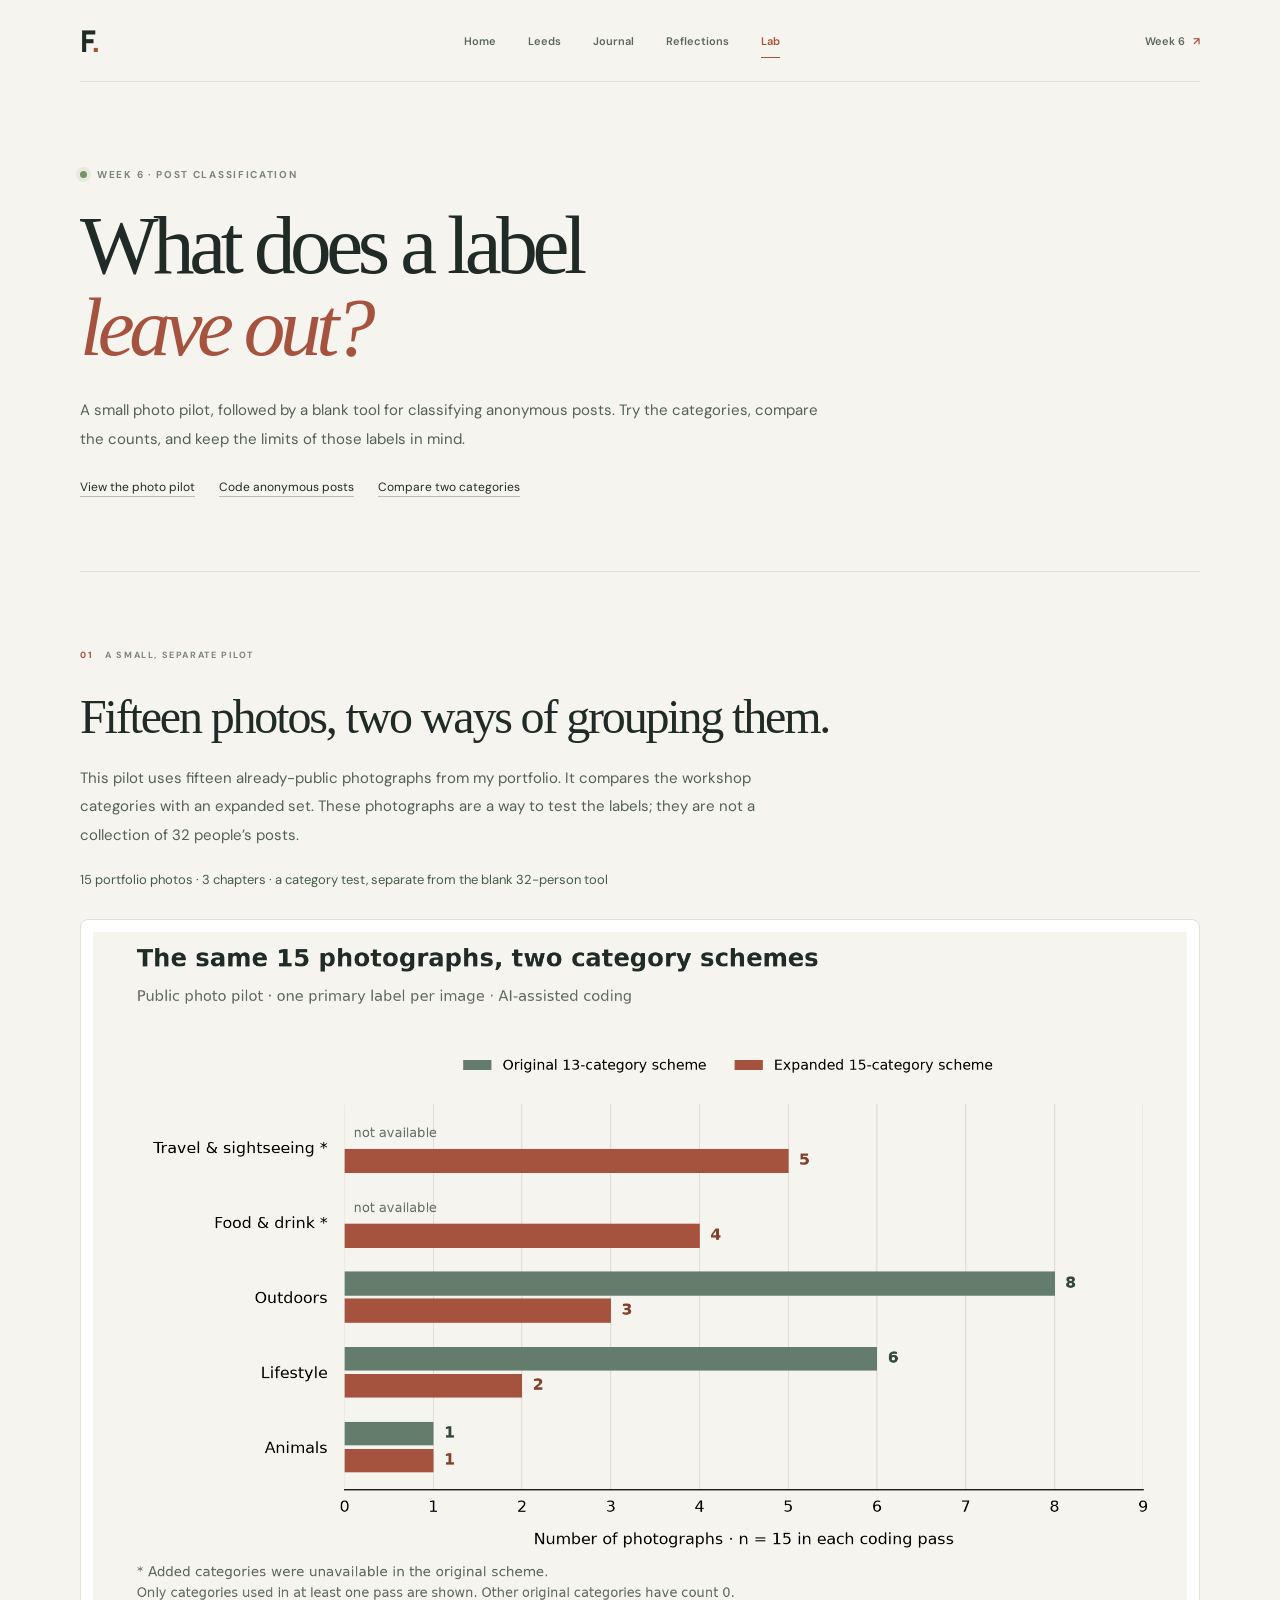
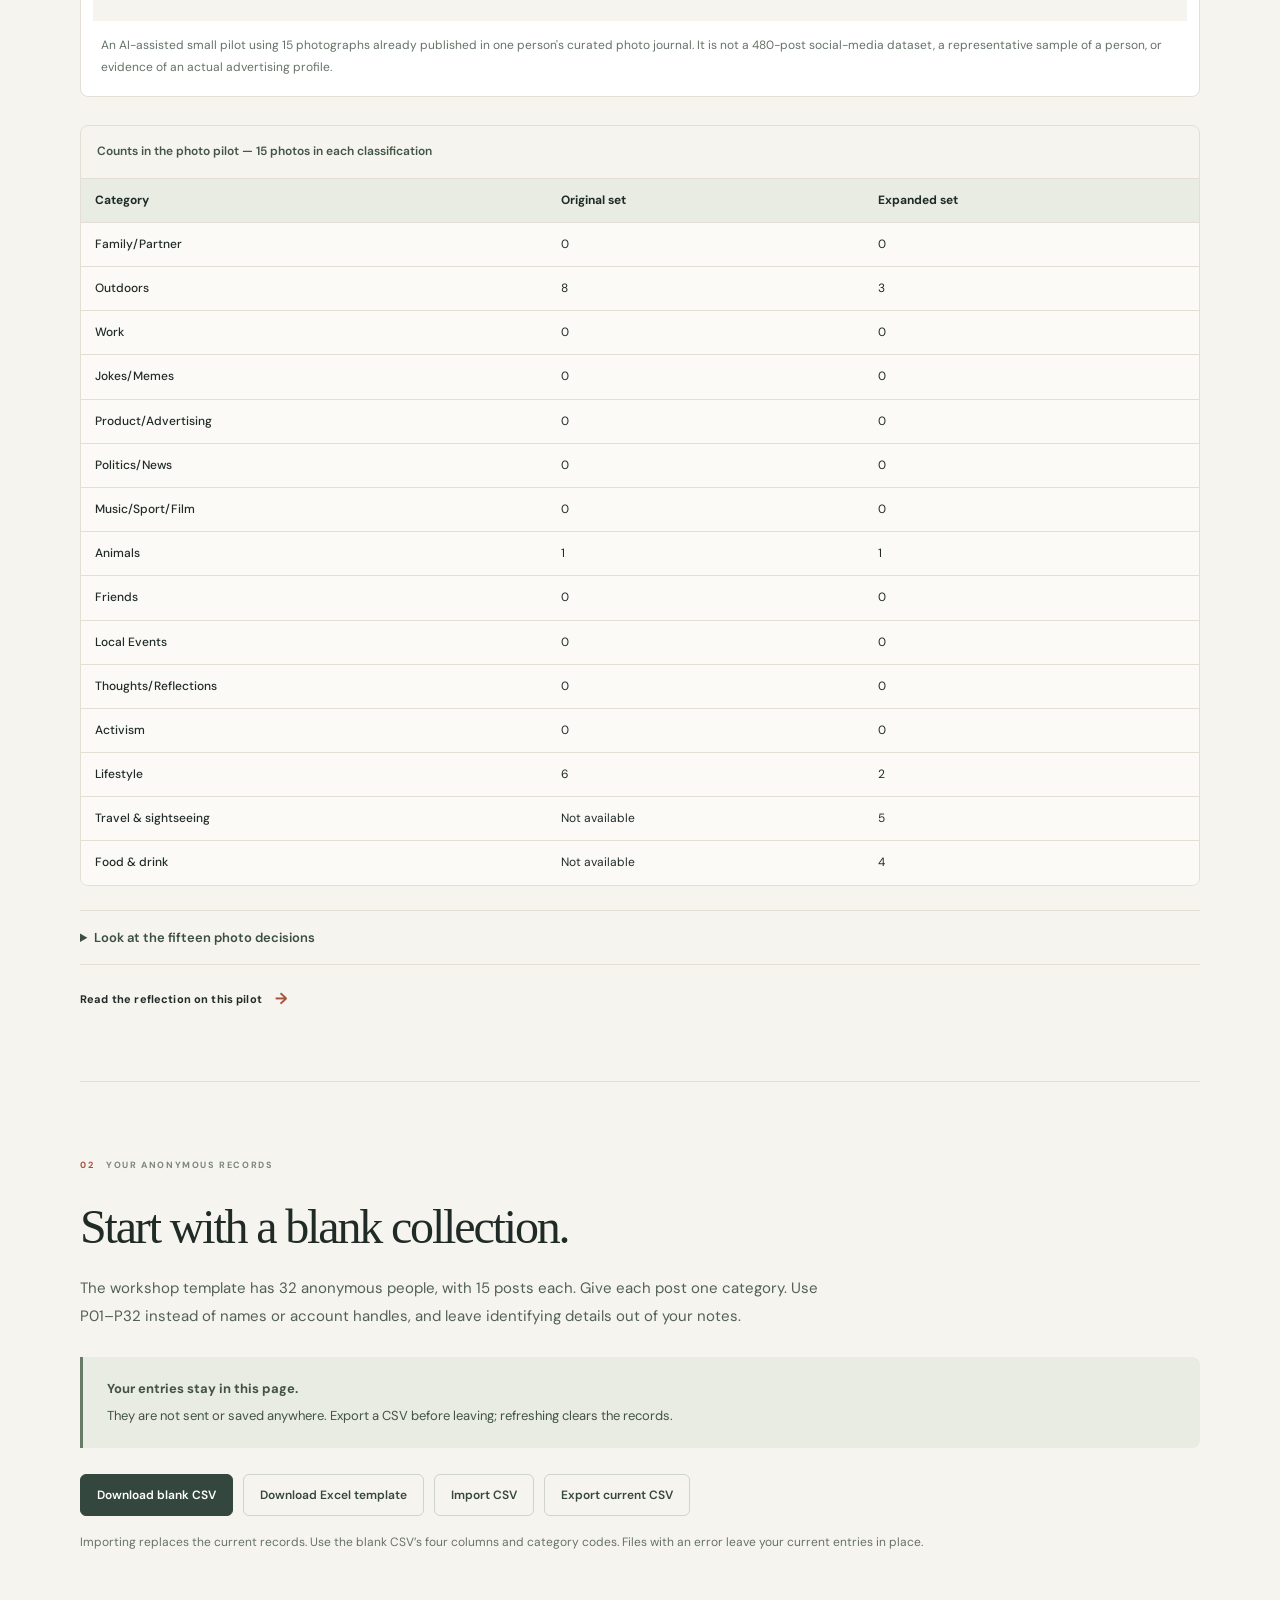
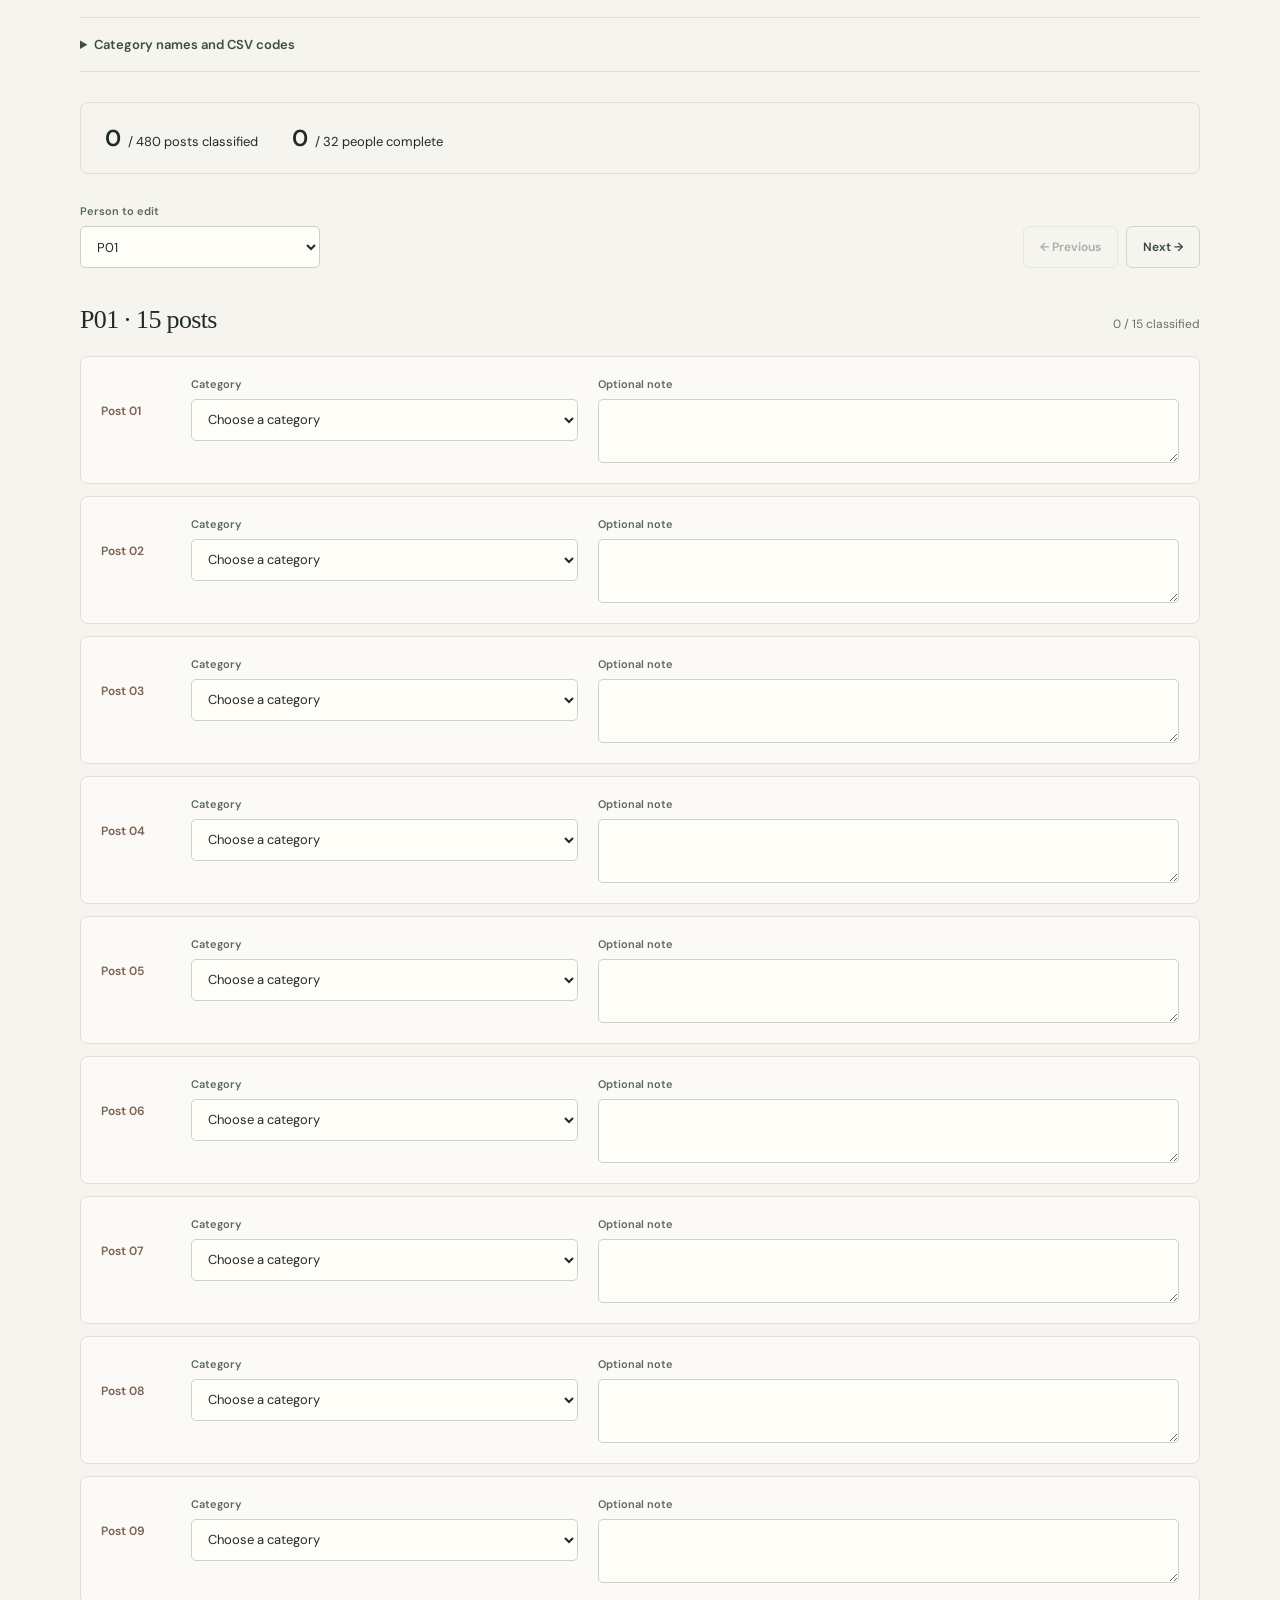
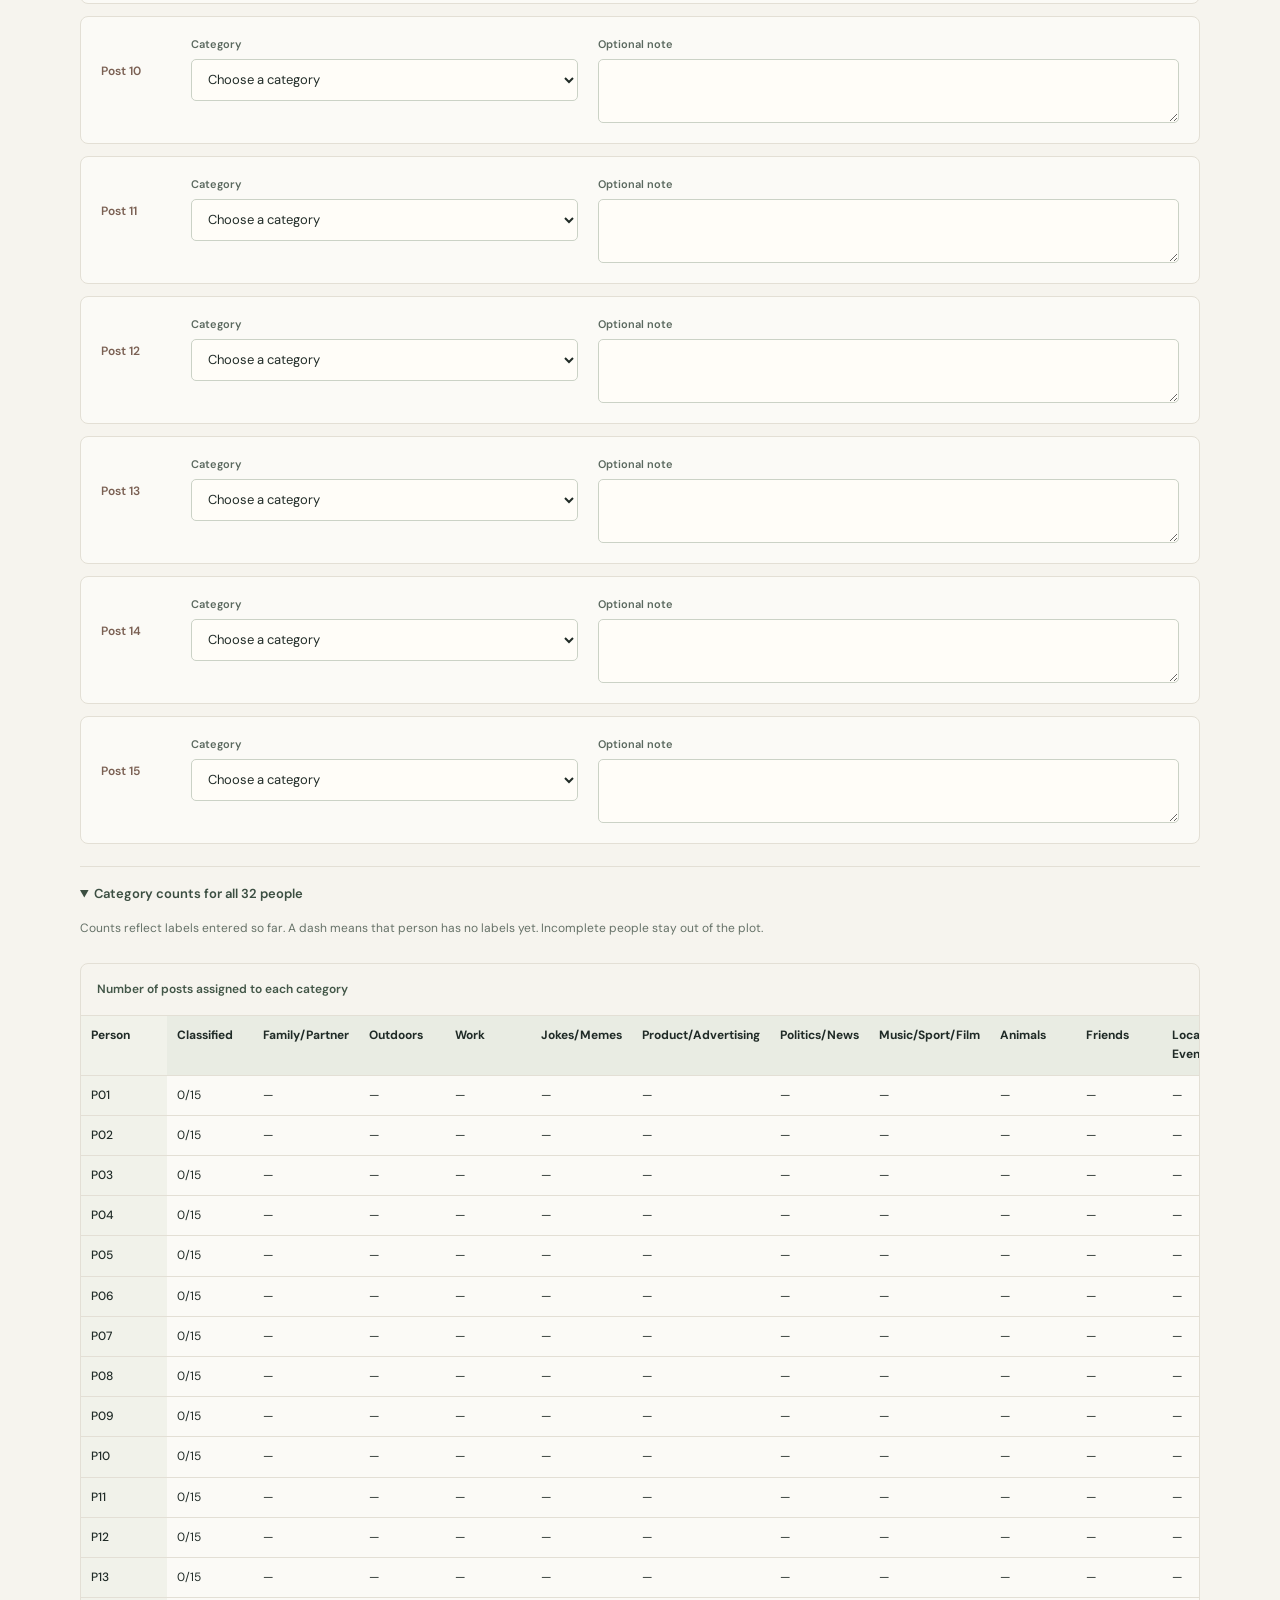
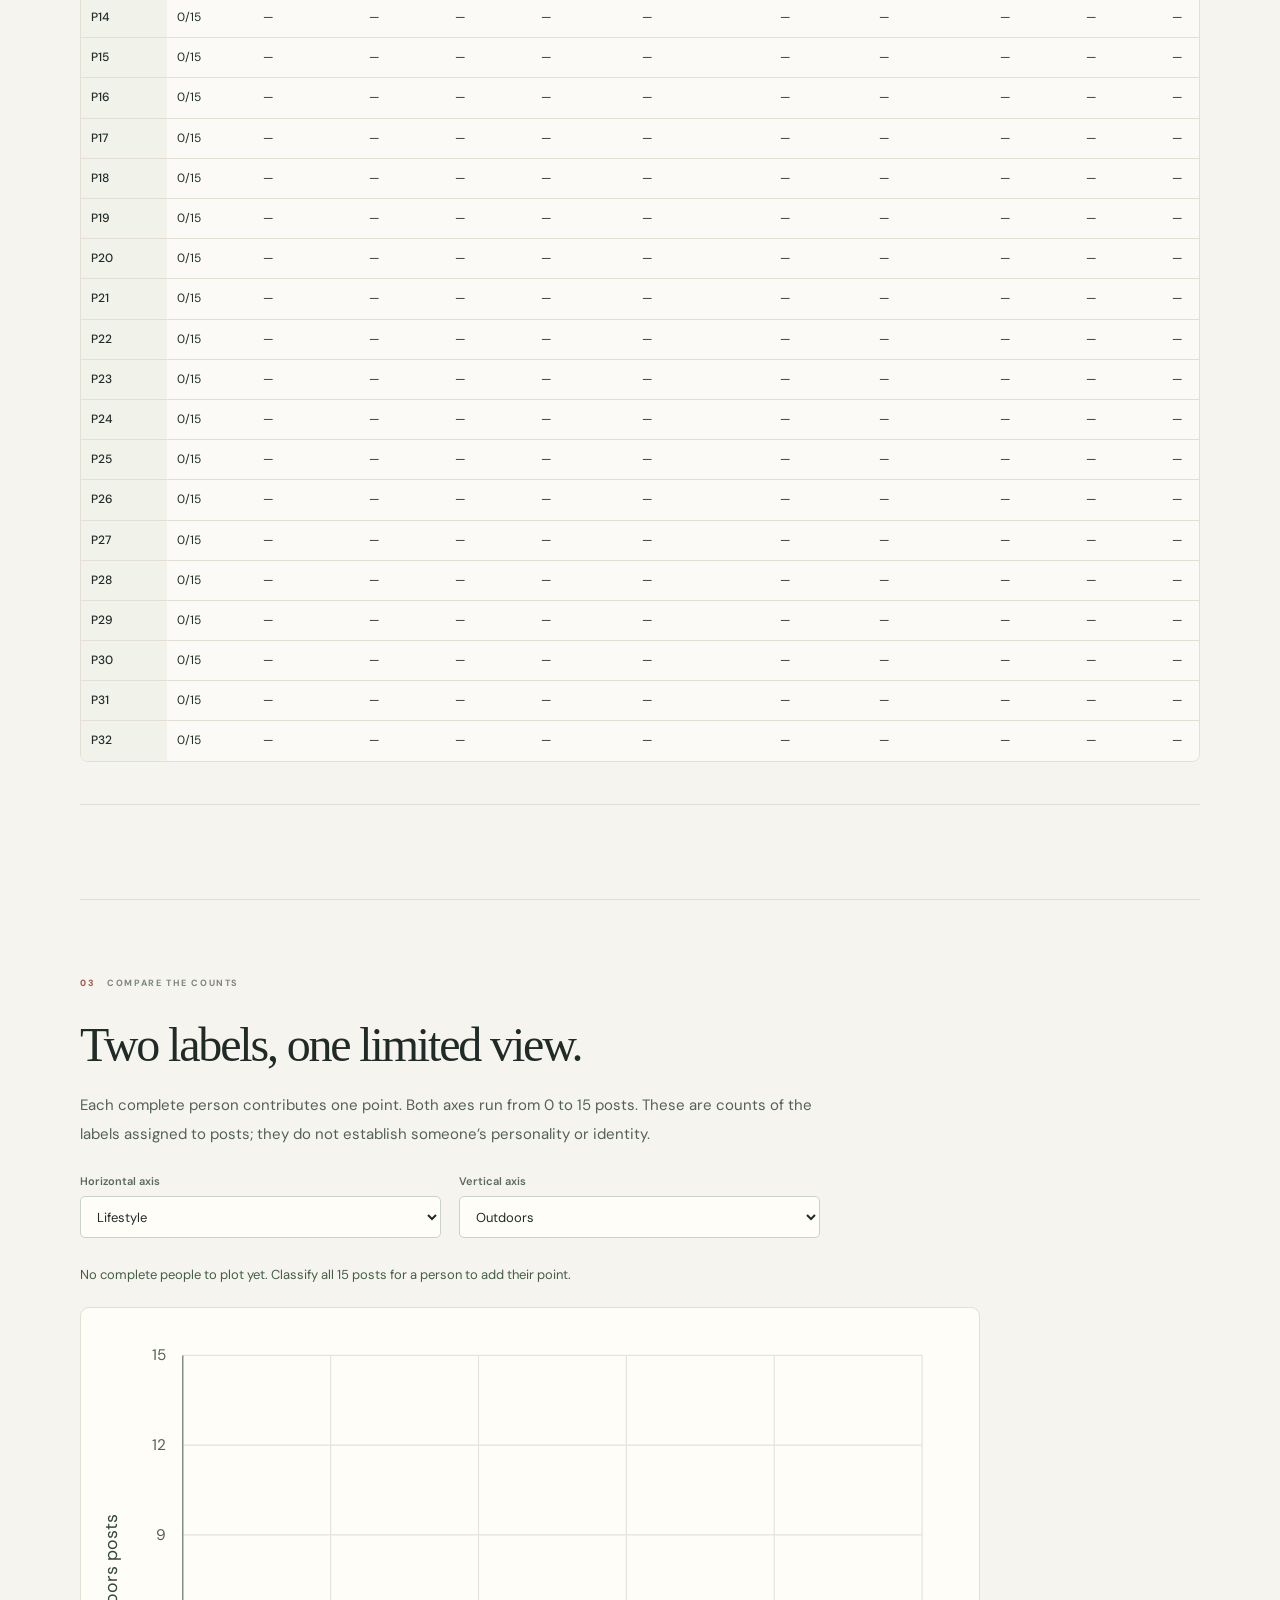
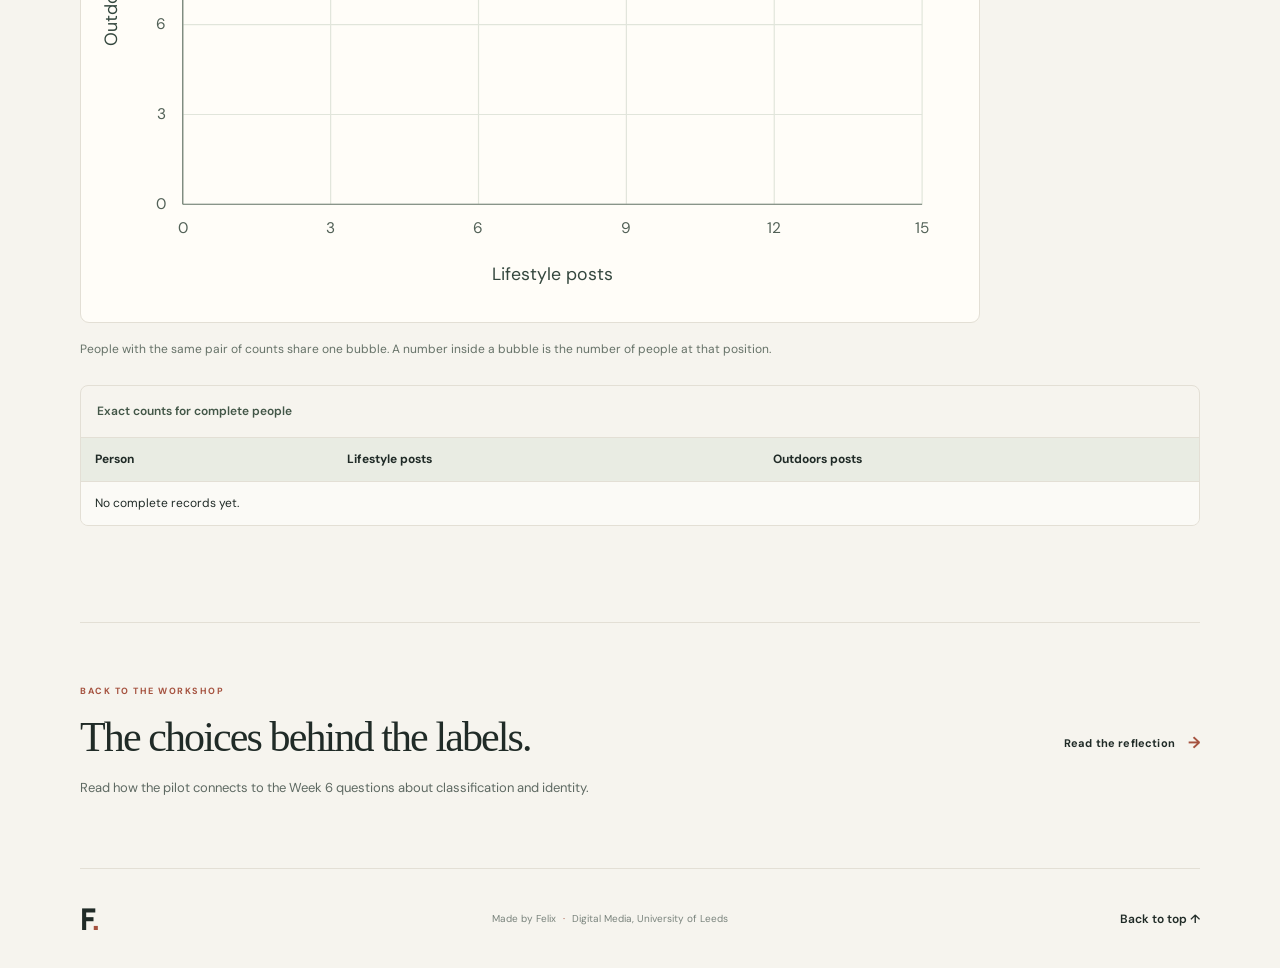
==== Felix website/identity-lab.html @ e29aa5ee "Add Week 6 classification pilot, record lab and reflection" ====
<!doctype html>
<html lang="en">
<head>
  <meta charset="utf-8">
  <meta name="viewport" content="width=device-width, initial-scale=1">
  <meta name="description" content="A small classification lab for the Week 6 workshop: a public-photo pilot and a separate, blank anonymous-post coding tool.">
  <title>Post Classification Lab — Felix</title>
  <link rel="preconnect" href="https://fonts.googleapis.com">
  <link rel="preconnect" href="https://fonts.gstatic.com" crossorigin>
  <link href="https://fonts.googleapis.com/css2?family=DM+Sans:wght@400;500;600;700&family=Manrope:wght@500;600;700;800&display=swap" rel="stylesheet">
  <link href="style.css" rel="stylesheet">
  <link href="identity-lab.css" rel="stylesheet">
  <script src="identity-lab.js" defer></script>
</head>
<body class="identity-lab">
  <a class="skip-link" href="#main">Skip to content</a>
  <header class="site-header">
    <a class="wordmark" href="index.html" aria-label="Felix, home">F<span>.</span></a>
    <nav aria-label="Main navigation">
      <a href="index.html">Home</a>
      <a href="leeds.html">Leeds</a>
      <a href="journal.html">Journal</a>
      <a href="reflection.html">Reflections</a>
      <a href="identity-lab.html" aria-current="page">Lab</a>
    </nav>
    <a class="header-note" href="reflection.html#week-6">Week 6 <span>↗</span></a>
  </header>
  <main id="main">
    <section class="lab-hero lab-wrap" aria-labelledby="lab-title">
      <p class="eyebrow"><span class="eyebrow-dot"></span> WEEK 6 · POST CLASSIFICATION</p>
      <h1 id="lab-title">What does a label<br><span>leave out?</span></h1>
      <p class="lab-lead">A small photo pilot, followed by a blank tool for classifying anonymous posts. Try the categories, compare the counts, and keep the limits of those labels in mind.</p>
      <nav class="lab-shortcuts" aria-label="On this page"><a href="#pilot">View the photo pilot</a><a href="#records">Code anonymous posts</a><a href="#comparison">Compare two categories</a></nav>
    </section>

    <section class="lab-section lab-wrap" id="pilot" aria-labelledby="pilot-title">
      <p class="section-label"><span>01</span> A SMALL, SEPARATE PILOT</p>
      <h2 id="pilot-title">Fifteen photos, two ways of grouping them.</h2>
      <p class="lab-copy">This pilot uses fifteen already-public photographs from my portfolio. It compares the workshop categories with an expanded set. These photographs are a way to test the labels; they are not a collection of 32 people’s posts.</p>
      <p class="lab-status" id="pilot-status" role="status">Loading the photo pilot…</p>
      <div id="pilot-content" hidden>
        <figure class="lab-pilot-figure"><img src="assets/week6/category-comparison.png" alt="The fifteen-photo pilot grouped using the original and expanded category sets. Exact counts are in the table below." loading="lazy"><figcaption id="pilot-scope"></figcaption></figure>
        <div class="lab-table-scroll" tabindex="0" aria-label="Photo pilot category counts"><table id="pilot-counts"><caption>Counts in the photo pilot — 15 photos in each classification</caption><thead><tr><th scope="col">Category</th><th scope="col">Original set</th><th scope="col">Expanded set</th></tr></thead><tbody></tbody></table></div>
        <details class="lab-details"><summary>Look at the fifteen photo decisions</summary><div class="lab-pilot-grid" id="pilot-cards"></div></details>
      </div>
      <a class="text-link" href="reflection.html#week-6">Read the reflection on this pilot <span aria-hidden="true">→</span></a>
    </section>

    <section class="lab-section lab-wrap" id="records" aria-labelledby="records-title">
      <p class="section-label"><span>02</span> YOUR ANONYMOUS RECORDS</p>
      <h2 id="records-title">Start with a blank collection.</h2>
      <p class="lab-copy">The workshop template has 32 anonymous people, with 15 posts each. Give each post one category. Use P01–P32 instead of names or account handles, and leave identifying details out of your notes.</p>
      <div class="lab-notice"><strong>Your entries stay in this page.</strong> They are not sent or saved anywhere. Export a CSV before leaving; refreshing clears the records.</div>
      <div class="lab-actions">
        <button type="button" id="download-template">Download blank CSV</button>
        <a class="lab-secondary" href="assets/week6/anonymous-post-template.xlsx" download>Download Excel template</a>
        <button type="button" class="lab-secondary" id="import-button">Import CSV</button>
        <button type="button" class="lab-secondary" id="export-records">Export current CSV</button>
        <input type="file" id="import-file" accept=".csv,text/csv" hidden>
      </div>
      <p class="lab-small">Importing replaces the current records. Use the blank CSV’s four columns and category codes. Files with an error leave your current entries in place.</p>
      <p id="import-status" class="lab-status" role="status" aria-live="polite"></p>
      <details class="lab-details"><summary>Category names and CSV codes</summary><ul id="category-key" class="lab-category-key"></ul></details>
      <div class="lab-progress" aria-live="polite" aria-atomic="true"><span><strong id="total-coded">0</strong> / 480 posts classified</span><span><strong id="people-complete">0</strong> / 32 people complete</span></div>
      <div class="lab-editor-header">
        <div class="lab-field"><label for="person-select">Person to edit</label><select id="person-select"></select></div>
        <div class="lab-person-navigation"><button class="lab-secondary" type="button" id="previous-person">← Previous</button><button class="lab-secondary" type="button" id="next-person">Next →</button></div>
      </div>
      <div class="lab-person-title"><h3 id="person-title">P01 · 15 posts</h3><p id="person-progress">0 / 15 classified</p></div>
      <ol id="post-editor" class="lab-post-list" aria-label="Posts for the selected person"></ol>
      <details class="lab-details lab-matrix-details" open><summary>Category counts for all 32 people</summary><p class="lab-small">Counts reflect labels entered so far. A dash means that person has no labels yet. Incomplete people stay out of the plot.</p><div class="lab-table-scroll" tabindex="0" aria-label="Anonymous person category matrix"><table id="count-matrix"><caption>Number of posts assigned to each category</caption><thead></thead><tbody></tbody></table></div></details>
    </section>

    <section class="lab-section lab-wrap" id="comparison" aria-labelledby="comparison-title">
      <p class="section-label"><span>03</span> COMPARE THE COUNTS</p>
      <h2 id="comparison-title">Two labels, one limited view.</h2>
      <p class="lab-copy">Each complete person contributes one point. Both axes run from 0 to 15 posts. These are counts of the labels assigned to posts; they do not establish someone’s personality or identity.</p>
      <div class="lab-axis-controls"><div class="lab-field"><label for="x-category">Horizontal axis</label><select id="x-category"></select></div><div class="lab-field"><label for="y-category">Vertical axis</label><select id="y-category"></select></div></div>
      <p class="lab-status" id="plot-status" role="status"></p>
      <div class="lab-plot-box"><svg id="scatter-plot" viewBox="0 0 740 500" role="img" aria-labelledby="plot-title plot-description"></svg></div>
      <p class="lab-small">People with the same pair of counts share one bubble. A number inside a bubble is the number of people at that position.</p>
      <div class="lab-table-scroll" tabindex="0" aria-label="Exact scatter plot coordinates"><table id="plot-table"><caption>Exact counts for complete people</caption><thead></thead><tbody></tbody></table></div>
    </section>
    <aside class="page-next section-block"><div><p class="next-kicker">BACK TO THE WORKSHOP</p><h2>The choices behind the labels.</h2><p>Read how the pilot connects to the Week 6 questions about classification and identity.</p></div><a class="text-link" href="reflection.html#week-6">Read the reflection <span aria-hidden="true">→</span></a></aside>
    <noscript><p class="lab-wrap lab-notice">JavaScript is needed to use this local coding tool. You can still read the workshop reflection and download the Excel template.</p></noscript>
  </main>
  <footer class="site-footer"><a class="wordmark" href="index.html" aria-label="Back to home">F<span>.</span></a><p>Made by Felix <span>·</span> Digital Media, University of Leeds</p><a class="back-to-top" href="#main">Back to top ↑</a></footer>
</body>
</html>
---- Felix website/style.css ----
:root {
  color-scheme: light;
  --ink: #172534;
  --muted: #697784;
  --blue: #4266e8;
  --lime: #c6ed67;
  --paper: #f7f8f4;
  --line: #dfe4df;
  --serif: Georgia, "Times New Roman", serif;
}

* { box-sizing: border-box; }

html { scroll-behavior: smooth; }

body {
  margin: 0;
  color: var(--ink);
  background: var(--paper);
  font-family: "DM Sans", Arial, sans-serif;
  -webkit-font-smoothing: antialiased;
}

a { color: inherit; }

.site-header,
.site-footer {
  display: flex;
  align-items: center;
  justify-content: space-between;
  width: min(1120px, calc(100% - 80px));
  margin: 0 auto;
}

.site-header {
  height: 88px;
  border-bottom: 1px solid var(--line);
}

.wordmark {
  color: var(--ink);
  font-family: "Manrope", Arial, sans-serif;
  font-size: 27px;
  font-weight: 800;
  letter-spacing: -2px;
  text-decoration: none;
}

.wordmark span { color: var(--blue); }

.site-header nav { display: flex; gap: 38px; }

.site-header nav a,
.header-note,
.back-to-top {
  font-size: 12px;
  font-weight: 600;
  text-decoration: none;
}

.site-header nav a { color: #53616c; transition: color .2s ease; }
.site-header nav a:hover, .back-to-top:hover { color: var(--blue); }
.header-note { color: var(--ink); }
.header-note span { margin-left: 5px; color: var(--blue); }

.hero {
  position: relative;
  display: grid;
  grid-template-columns: 1.15fr .85fr;
  align-items: center;
  gap: 72px;
  width: min(1010px, calc(100% - 120px));
  min-height: 590px;
  margin: 0 auto;
  padding: 64px 0 82px;
}

.eyebrow, .section-label, .card-topline, .module-code {
  font-size: 10px;
  font-weight: 700;
  letter-spacing: 1.4px;
  text-transform: uppercase;
}

.eyebrow { display: flex; align-items: center; gap: 10px; margin: 0 0 24px; color: var(--muted); }
.eyebrow-dot { width: 7px; height: 7px; border-radius: 50%; background: #8fc35a; box-shadow: 0 0 0 4px #e5efd9; }

.hero h1 {
  margin: 0;
  font-family: "Manrope", Arial, sans-serif;
  font-size: clamp(76px, 9vw, 116px);
  font-weight: 700;
  letter-spacing: -.09em;
  line-height: .91;
}

.hero h1 span { color: var(--blue); }

.hero-intro {
  max-width: 405px;
  margin: 26px 0 26px;
  color: #566571;
  font-size: 15px;
  line-height: 1.8;
}

.text-link { display: inline-flex; gap: 13px; align-items: center; font-size: 12px; font-weight: 700; text-decoration: none; }
.text-link span { color: var(--blue); font-size: 16px; transition: transform .2s ease; }
.text-link:hover span { transform: translateY(3px); }

.hero-card {
  position: relative;
  min-height: 380px;
  padding: 25px 28px 28px;
  overflow: hidden;
  color: #fff;
  background: var(--blue);
  border-radius: 5px;
}

.card-topline { display: flex; justify-content: space-between; color: #cbd5ff; font-size: 9px; }
.orbit-art { position: relative; height: 170px; margin: 12px auto 0; }
.orbit { position: absolute; top: 50%; left: 50%; border: 1px solid rgba(255,255,255,.32); border-radius: 50%; transform: translate(-50%, -50%) rotate(-18deg); }
.orbit-one { width: 205px; height: 90px; }
.orbit-two { width: 205px; height: 90px; transform: translate(-50%, -50%) rotate(42deg); }
.orbit-core { position: absolute; top: 50%; left: 50%; display: grid; width: 66px; height: 66px; place-items: center; color: var(--ink); background: var(--lime); border-radius: 50%; font-family: "Manrope", sans-serif; font-size: 21px; font-weight: 800; letter-spacing: -2px; transform: translate(-50%, -50%); }
.orbit-star { position: absolute; color: var(--lime); }
.star-one { top: 19px; left: calc(50% - 104px); font-size: 17px; }
.star-two { right: calc(50% - 103px); bottom: 21px; font-size: 18px; }
.card-caption { margin: 0 0 5px; color: #cbd5ff; font-size: 11px; }
.hero-card h2 { margin: 0; font-family: "Manrope", sans-serif; font-size: 30px; line-height: 1.12; letter-spacing: -1.3px; }
.card-description { margin: 10px 0 0; color: #e0e5ff; font-size: 11px; line-height: 1.6; }
.hero-index { position: absolute; right: 0; bottom: 30px; color: #8a969c; font-size: 9px; letter-spacing: 1px; }

.section-block { width: min(1010px, calc(100% - 120px)); margin: 0 auto; padding: 90px 0; border-top: 1px solid var(--line); }
.section-label { display: flex; align-items: center; gap: 12px; color: #6c7a82; font-size: 9px; }
.section-label span { color: var(--blue); }

.about-content { display: grid; grid-template-columns: 1fr 1fr; gap: 90px; margin-top: 42px; }
.about h2, .section-heading h2, .interest-content h2 { margin: 0; font-family: "Manrope", Arial, sans-serif; font-size: clamp(32px, 4vw, 47px); line-height: 1.13; letter-spacing: -2.5px; }
.about-text { max-width: 440px; color: #5b6974; font-size: 14px; line-height: 1.85; }
.about-text p { margin: 0 0 16px; }

.modules { padding-bottom: 100px; }
.section-heading { display: flex; align-items: end; justify-content: space-between; margin: 40px 0 28px; }
.section-heading h2 { font-size: 37px; }
.section-heading p { margin: 0 0 5px; color: var(--muted); font-size: 12px; }
.module-grid { display: grid; grid-template-columns: 1fr 1fr; gap: 18px; }
.module-card { position: relative; min-height: 240px; padding: 23px 26px; overflow: hidden; border-radius: 4px; }
.module-card-blue { background: #dfe7ff; }
.module-card-lilac { background: #ebe4f5; }
.module-number { color: #67779d; font-size: 10px; letter-spacing: 1px; }
.module-icon { position: absolute; top: 17px; right: 23px; display: grid; width: 37px; height: 37px; place-items: center; color: #fff; background: var(--blue); border-radius: 50%; font-size: 18px; }
.module-card-lilac .module-icon { color: #fff; background: #8c6bb6; }
.module-code { margin: 35px 0 8px; color: #66748f; font-size: 9px; }
.module-card h3 { margin: 0; font-family: "Manrope", Arial, sans-serif; font-size: 25px; line-height: 1.18; letter-spacing: -1px; }
.module-arrow { position: absolute; right: 25px; bottom: 22px; color: #4e64bd; font-size: 17px; }
.module-card-lilac .module-arrow { color: #8c6bb6; }

.interests { padding-bottom: 105px; }
.interest-content { display: grid; grid-template-columns: 1fr 1fr; gap: 90px; align-items: start; margin-top: 42px; }
.interest-content h2 { font-size: 38px; }
.interest-list { border-top: 1px solid var(--line); }
.interest-item { display: grid; grid-template-columns: 34px 1fr auto; align-items: center; gap: 12px; min-height: 64px; border-bottom: 1px solid var(--line); font-size: 13px; font-weight: 600; }
.interest-symbol { color: var(--blue); font-size: 18px; }
.interest-note { color: #89949a; font-size: 10px; font-weight: 400; }

.site-footer { min-height: 90px; border-top: 1px solid var(--line); }
.site-footer p { color: #78848a; font-size: 10px; }
.site-footer p span { padding: 0 4px; color: var(--blue); }
.back-to-top { color: var(--ink); }

.reflection-hero {
  width: min(1010px, calc(100% - 120px));
  margin: 0 auto;
  padding: 104px 0 96px;
}
.reflection-hero h1 {
  margin: 0;
  font-family: "Manrope", Arial, sans-serif;
  font-size: clamp(62px, 8vw, 96px);
  font-weight: 700;
  letter-spacing: -.085em;
  line-height: .98;
}
.reflection-hero h1 span { color: var(--blue); }
.reflection-hero > p:last-child { max-width: 490px; margin: 24px 0 0; color: #566571; font-size: 15px; line-height: 1.8; }
.reflection-content { padding-top: 72px; }
.reflection-heading { display: flex; align-items: end; justify-content: space-between; margin: 38px 0 28px; }
.reflection-kicker, .reflection-card-index { color: #6c7a82; font-size: 9px; font-weight: 700; letter-spacing: 1.25px; }
.reflection-kicker { margin: 0 0 12px; }
.reflection-heading h2 { margin: 0; font-family: "Manrope", Arial, sans-serif; font-size: clamp(32px, 4vw, 44px); letter-spacing: -2px; line-height: 1.15; }
.reflection-mark { color: #d9e0dc; font-family: "Manrope", Arial, sans-serif; font-size: 60px; font-weight: 700; letter-spacing: -5px; line-height: 1; }
.reflection-grid { display: grid; grid-template-columns: repeat(3, 1fr); gap: 16px; }
.reflection-card { min-height: 245px; padding: 24px; border: 1px solid var(--line); border-radius: 4px; background: #fff; }
.reflection-card-index { color: var(--blue); }
.reflection-card h3 { margin: 37px 0 12px; font-family: "Manrope", Arial, sans-serif; font-size: 20px; letter-spacing: -.7px; line-height: 1.2; }
.reflection-card p { margin: 0; color: #5b6974; font-size: 12px; line-height: 1.8; }
.reflection-card-next { background: #eaf0ff; border-color: #dce4fb; }
.reflection-card-next .reflection-card-index { color: #5268c8; }
.reflection-return { margin-top: 32px; }

.reflection-page .site-header nav a[aria-current="page"] { color: var(--blue); }

:focus-visible { outline: 3px solid #eea84b; outline-offset: 4px; }

@media (max-width: 760px) {
  .site-header, .site-footer { width: calc(100% - 40px); }
  .site-header { height: 72px; }
  .site-header nav { gap: 18px; }
  .site-header nav a { font-size: 11px; }
  .header-note { display: none; }
  .hero, .section-block { width: calc(100% - 48px); }
  .hero { grid-template-columns: 1fr; gap: 45px; min-height: auto; padding: 74px 0 70px; }
  .hero h1 { font-size: clamp(76px, 17vw, 112px); }
  .hero-card { width: min(100%, 390px); min-height: 360px; }
  .hero-index { bottom: 24px; }
  .section-block { padding: 70px 0; }
  .about-content, .interest-content { grid-template-columns: 1fr; gap: 24px; margin-top: 32px; }
  .about h2 { font-size: 39px; }
  .section-heading { display: block; margin-top: 32px; }
  .section-heading p { margin-top: 10px; }
  .module-grid { grid-template-columns: 1fr; }
  .module-card { min-height: 220px; }
  .interest-content h2 { font-size: 34px; }
  .reflection-hero, .reflection-content { width: calc(100% - 48px); }
  .reflection-hero { padding: 76px 0 68px; }
  .reflection-grid { grid-template-columns: 1fr; gap: 12px; }
  .reflection-card { min-height: auto; }
  .reflection-card h3 { margin-top: 24px; }
}

@media (max-width: 420px) {
  .site-header nav { gap: 12px; }
  .site-header nav a { font-size: 10px; }
  .hero, .section-block { width: calc(100% - 40px); }
  .hero-intro { font-size: 14px; }
  .interest-item { grid-template-columns: 26px 1fr; gap: 8px; }
  .interest-note { grid-column: 2; margin-top: -16px; padding-bottom: 12px; }
  .site-footer p { max-width: 170px; line-height: 1.6; }
  .site-header nav { gap: 8px; }
  .site-header nav a { font-size: 9px; }
  .reflection-hero, .reflection-content { width: calc(100% - 40px); }
  .reflection-heading { align-items: center; }
  .reflection-mark { font-size: 46px; }
}

@media (prefers-reduced-motion: reduce) {
  html { scroll-behavior: auto; }
  *, *::before, *::after { transition-duration: .01ms !important; }
}

.leeds-hero {
  position: relative;
  display: grid;
  grid-template-columns: .85fr 1.15fr;
  align-items: center;
  gap: 64px;
  width: min(1120px, calc(100% - 80px));
  min-height: 560px;
  margin: 0 auto;
  padding: 64px 0 76px;
}

.leeds-hero h1 {
  margin: 0;
  font-family: "Manrope", Arial, sans-serif;
  font-size: clamp(58px, 7vw, 86px);
  font-weight: 700;
  letter-spacing: -.08em;
  line-height: .99;
}

.leeds-hero h1 span { color: var(--blue); }
.leeds-intro { max-width: 390px; margin: 23px 0 24px; color: #566571; font-size: 14px; line-height: 1.8; }
.leeds-hero-image { margin: 0; }
.leeds-hero-image img { display: block; width: 100%; height: 355px; object-fit: cover; border-radius: 4px; }
.leeds-hero-image figcaption { margin-top: 10px; color: #76828a; font-size: 10px; }
.leeds-hero-image figcaption a, .photo-note a { color: #5c6c86; text-decoration-color: #9ba6b1; text-underline-offset: 3px; }
.leeds-hero-index { position: absolute; right: 0; bottom: 26px; color: #8a969c; font-size: 9px; letter-spacing: 1px; }

.leeds-campus { padding-top: 78px; }
.leeds-section-heading { display: flex; align-items: end; justify-content: space-between; gap: 30px; margin: 38px 0 27px; }
.leeds-section-heading h2 { margin: 0; font-family: "Manrope", Arial, sans-serif; font-size: clamp(32px, 4vw, 44px); letter-spacing: -2px; line-height: 1.12; }
.leeds-section-heading p { max-width: 520px; margin: 12px 0 0; color: var(--muted); font-size: 13px; line-height: 1.7; }
.leeds-section-heading > .text-link { flex: 0 0 auto; margin-bottom: 4px; }
.campus-gallery { display: grid; grid-template-columns: 1.35fr .65fr; gap: 18px; align-items: stretch; }
.campus-photo { display: flex; flex-direction: column; min-width: 0; margin: 0; overflow: hidden; background: #eff0eb; border-radius: 4px; }
.campus-photo img { display: block; width: 100%; height: 310px; object-fit: cover; }
.campus-photo:not(.campus-photo-wide) img { height: 310px; object-position: center; }
.campus-photo figcaption { display: flex; align-items: center; justify-content: space-between; gap: 10px; min-height: 48px; padding: 0 15px; }
.campus-photo figcaption span { font-size: 12px; font-weight: 700; }
.campus-photo figcaption a { color: #76828a; font-size: 9px; text-decoration: none; }
.photo-note { margin: 15px 0 0; color: #879197; font-size: 10px; }

.everyday { padding-top: 80px; padding-bottom: 100px; }
.everyday-heading { margin-bottom: 28px; }
.everyday-gallery { display: grid; grid-template-columns: 1.25fr .75fr 1fr; grid-auto-rows: 220px; gap: 14px; }
.everyday-photo { position: relative; min-width: 0; margin: 0; overflow: hidden; background: #e6e8e3; border-radius: 4px; }
.everyday-photo img { display: block; width: 100%; height: 100%; object-fit: cover; transition: transform .35s ease; }
.everyday-photo:hover img { transform: scale(1.025); }
.everyday-photo figcaption { position: absolute; right: 0; bottom: 0; left: 0; padding: 28px 14px 12px; color: #fff; background: linear-gradient(transparent, rgba(11, 20, 28, .68)); font-size: 11px; font-weight: 600; }
.everyday-photo-city { grid-column: span 2; }
.everyday-photo-city img { object-position: center 55%; }
.everyday-photo-breakfast { grid-row: span 2; }
.everyday-photo-breakfast img, .everyday-photo-night img, .everyday-photo-meal img { object-position: center; }
.everyday-photo-dinner { grid-column: span 2; }

@media (max-width: 760px) {
  .leeds-hero { grid-template-columns: 1fr; gap: 35px; width: calc(100% - 48px); min-height: auto; padding: 65px 0 66px; }
  .leeds-hero h1 { font-size: clamp(57px, 13vw, 78px); }
  .leeds-hero-image img { height: min(58vw, 355px); min-height: 220px; }
  .leeds-hero-index { bottom: 20px; }
  .leeds-campus, .everyday { padding-top: 68px; }
  .leeds-section-heading { display: block; margin-top: 30px; }
  .leeds-section-heading > .text-link { margin-top: 18px; }
  .campus-gallery { grid-template-columns: 1fr; }
  .campus-photo img, .campus-photo:not(.campus-photo-wide) img { height: 260px; }
  .everyday-gallery { grid-template-columns: 1fr 1fr; grid-auto-rows: 200px; }
  .everyday-photo-city, .everyday-photo-dinner { grid-column: span 2; }
  .everyday-photo-breakfast { grid-row: span 1; }
}

@media (max-width: 420px) {
  .leeds-hero { width: calc(100% - 40px); }
  .everyday-gallery { grid-auto-rows: 165px; gap: 10px; }
  .campus-photo img, .campus-photo:not(.campus-photo-wide) img { height: 215px; }
  .campus-photo figcaption { padding: 0 11px; }
}


/* Next iteration: exploration cards and interactive photo viewing. */
.exploring { padding-bottom: 100px; }
.exploring-heading { display: flex; align-items: end; justify-content: space-between; margin: 38px 0 26px; }
.exploring-heading h2 { margin: 0; font-family: "Manrope", Arial, sans-serif; font-size: clamp(32px, 4vw, 44px); line-height: 1.13; letter-spacing: -2px; }
.exploring-heading p { margin: 10px 0 0; color: var(--muted); font-size: 12px; }
.exploration-grid { display: grid; grid-template-columns: repeat(3, 1fr); gap: 16px; }
.exploration-card { position: relative; display: flex; min-height: 250px; flex-direction: column; align-items: flex-start; padding: 22px; overflow: hidden; border-radius: 4px; color: var(--ink); text-decoration: none; transition: transform .2s ease, box-shadow .2s ease; }
.exploration-card:hover { transform: translateY(-4px); box-shadow: 0 12px 28px rgba(23, 37, 52, .09); }
.exploration-blue { background: #e2e9ff; }
.exploration-lilac { background: #eee7f5; }
.exploration-lime { background: #eaf1d9; }
.exploration-index { color: #68758a; font-size: 9px; font-weight: 700; letter-spacing: 1.1px; }
.exploration-icon { display: grid; width: 38px; height: 38px; margin: 24px 0 15px; place-items: center; border-radius: 50%; color: #fff; background: var(--blue); font-size: 18px; }
.exploration-lilac .exploration-icon { background: #8c6bb6; }
.exploration-lime .exploration-icon { color: var(--ink); background: #c6ed67; }
.exploration-card h3 { margin: 0; font-family: "Manrope", Arial, sans-serif; font-size: 20px; letter-spacing: -.7px; }
.exploration-card p { max-width: 270px; margin: 8px 0 22px; color: #5b6974; font-size: 12px; line-height: 1.65; }
.exploration-link { display: inline-flex; gap: 9px; align-items: center; margin-top: auto; font-size: 10px; font-weight: 700; }
.exploration-link span { color: var(--blue); font-size: 15px; transition: transform .2s ease; }
.exploration-card:hover .exploration-link span { transform: translateX(3px); }

.gallery-toolbar { display: flex; align-items: center; justify-content: space-between; gap: 16px; margin: 0 0 18px; }
.gallery-filters { display: flex; flex-wrap: wrap; gap: 8px; }
.gallery-filter { min-height: 34px; padding: 0 13px; border: 1px solid var(--line); border-radius: 99px; color: #5b6974; background: transparent; font: inherit; font-size: 10px; font-weight: 600; cursor: pointer; transition: color .2s ease, background .2s ease, border-color .2s ease; }
.gallery-filter span { margin-left: 4px; opacity: .72; }
.gallery-filter:hover, .gallery-filter.is-active { border-color: var(--ink); color: #fff; background: var(--ink); }
.gallery-status { margin: 0; color: #879197; font-size: 10px; }
.everyday-photo[hidden] { display: none; }
.photo-trigger { display: block; width: 100%; padding: 0; overflow: hidden; border: 0; background: transparent; cursor: zoom-in; }
.leeds-hero-image .photo-trigger { height: auto; border-radius: 4px; }
.campus-photo .photo-trigger { flex: 1; }
.campus-photo .photo-trigger img { height: 310px; }
.everyday-photo .photo-trigger { height: 100%; }
.photo-trigger:focus-visible { outline-offset: -5px; }
.photo-trigger img { transition: transform .3s ease, filter .2s ease; }
.photo-trigger:hover img { transform: scale(1.025); filter: brightness(.94); }

dialog.photo-viewer:not([open]) { display: none; }
.photo-viewer { position: relative; display: grid; grid-template-columns: 52px minmax(0, 1fr) 52px; grid-template-rows: auto minmax(0, 1fr); gap: 8px; width: min(1000px, calc(100vw - 36px)); max-width: none; height: min(780px, calc(100dvh - 36px)); max-height: none; padding: 14px; overflow: hidden; border: 1px solid rgba(255,255,255,.13); border-radius: 8px; color: #fff; background: #111a22; box-shadow: 0 24px 90px rgba(0,0,0,.38); }
.photo-viewer::backdrop { background: rgba(9, 17, 24, .78); backdrop-filter: blur(5px); }
.viewer-toolbar { grid-column: 1 / -1; display: flex; justify-content: space-between; align-items: center; min-height: 34px; }
.viewer-counter { margin: 0; color: #c3cbd0; font-size: 10px; letter-spacing: .8px; }
.viewer-close, .viewer-arrow { border: 1px solid rgba(255,255,255,.25); color: #fff; background: rgba(255,255,255,.07); cursor: pointer; }
.viewer-close { padding: 8px 11px; border-radius: 99px; font: inherit; font-size: 10px; }
.viewer-close span { margin-left: 7px; font-size: 16px; vertical-align: -1px; }
.viewer-figure { grid-row: 2; grid-column: 2; display: grid; min-width: 0; min-height: 0; margin: 0; grid-template-rows: minmax(0, 1fr) auto; align-items: center; justify-items: center; }
.viewer-figure img { display: block; max-width: 100%; max-height: 100%; object-fit: contain; }
.viewer-figure figcaption { padding-top: 10px; color: #d4dade; font-size: 11px; text-align: center; }
.viewer-arrow { align-self: center; justify-self: center; display: grid; width: 40px; height: 40px; place-items: center; border-radius: 50%; font-size: 19px; }
.viewer-previous { grid-row: 2; grid-column: 1; }
.viewer-next { grid-row: 2; grid-column: 3; }
.viewer-close:hover, .viewer-arrow:hover { background: rgba(255,255,255,.18); }
.viewer-arrow[hidden] { display: none; }

@media (max-width: 760px) {
  .exploration-grid { grid-template-columns: 1fr; gap: 12px; }
  .exploration-card { min-height: 210px; }
  .exploration-icon { margin-top: 18px; }
  .gallery-toolbar { align-items: flex-start; flex-direction: column; }
  .campus-photo .photo-trigger img { height: 260px; }
}

@media (max-width: 480px) {
  .photo-viewer { grid-template-columns: 38px minmax(0, 1fr) 38px; gap: 4px; width: calc(100vw - 20px); height: calc(100dvh - 20px); padding: 10px 6px; }
  .viewer-arrow { width: 32px; height: 32px; }
  .viewer-close { margin-right: 4px; }
}

@media (prefers-reduced-motion: reduce) {
  .exploration-card, .exploration-link span, .photo-trigger img { transition-duration: .01ms !important; }
}

/* Motion and interaction polish. */
.scroll-progress { position: fixed; z-index: 1000; top: 0; right: 0; left: 0; height: 3px; pointer-events: none; }
.scroll-progress span { display: block; width: 100%; height: 100%; background: var(--blue); transform: scaleX(0); transform-origin: left center; transition: transform .08s linear; }

.interest-copy { transition: opacity .18s ease, transform .18s ease; }
.interest-copy.is-changing { opacity: 0; transform: translateY(7px); }
.interest-switch { display: inline-flex; align-items: center; gap: 12px; margin-top: 12px; padding: 8px 0; border: 0; color: #fff; background: transparent; font: inherit; font-size: 10px; font-weight: 700; cursor: pointer; }
.interest-switch span:last-child { display: grid; width: 25px; height: 25px; place-items: center; border: 1px solid rgba(255,255,255,.4); border-radius: 50%; color: var(--lime); transition: transform .2s ease, background .2s ease; }
.interest-switch:hover span:last-child { transform: rotate(45deg); background: rgba(255,255,255,.13); }
.interest-switch:focus-visible, .back-to-top-float:focus-visible { outline-color: var(--lime); }
.orbit-one { animation: orbit-drift-one 7s ease-in-out infinite; }
.orbit-two { animation: orbit-drift-two 9s ease-in-out infinite; }
.orbit-star { animation: star-bob 3.5s ease-in-out infinite; }
.star-two { animation-delay: -1.6s; }
.orbit-core { transition: transform .35s cubic-bezier(.2,.8,.2,1), background .25s ease; }
.orbit-art.is-rnb .orbit-core { transform: translate(-50%,-50%) scale(1.12) rotate(-12deg); background: #ffe6a6; }
@keyframes orbit-drift-one { 0%,100% { transform: translate(-50%,-50%) rotate(-18deg); } 50% { transform: translate(-50%,-50%) rotate(-8deg) scale(1.04); } }
@keyframes orbit-drift-two { 0%,100% { transform: translate(-50%,-50%) rotate(42deg); } 50% { transform: translate(-50%,-50%) rotate(52deg) scale(.96); } }
@keyframes star-bob { 0%,100% { translate: 0 0; } 50% { translate: 0 -6px; } }

.back-to-top-float { position: fixed; z-index: 20; right: max(22px, calc((100vw - 1120px) / 2)); bottom: 22px; display: grid; width: 44px; height: 44px; place-items: center; border: 1px solid rgba(23,37,52,.12); border-radius: 50%; color: #fff; background: var(--ink); box-shadow: 0 8px 24px rgba(23,37,52,.15); font-size: 19px; cursor: pointer; opacity: 0; pointer-events: none; transform: translateY(12px); transition: opacity .2s ease, transform .2s ease, background .2s ease; }
.back-to-top-float.is-visible { opacity: 1; pointer-events: auto; transform: translateY(0); }
.back-to-top-float:hover { background: var(--blue); }

html.motion-ready [data-reveal] { opacity: 1; transform: translateY(0); transition: opacity .7s ease, transform .7s cubic-bezier(.2,.7,.2,1); transition-delay: var(--reveal-delay, 0ms); }
html.motion-ready [data-reveal]:not(.is-visible) { opacity: 0; transform: translateY(22px); }
html.motion-ready .hero-copy[data-reveal] { transition-delay: 80ms; }
html.motion-ready .hero-card[data-reveal] { transition-delay: 180ms; }

@media (max-width: 760px) {
  .back-to-top-float { right: 16px; bottom: 16px; width: 40px; height: 40px; }
  .interest-switch { margin-top: 6px; }
}

@media (prefers-reduced-motion: reduce) {
  .orbit-one, .orbit-two, .orbit-star { animation: none !important; }
  .scroll-progress span, .interest-copy, .interest-switch span:last-child, .back-to-top-float { transition-duration: .01ms !important; }
  html.motion-ready [data-reveal], html.motion-ready [data-reveal]:not(.is-visible) { opacity: 1; transform: none; transition: none; }
}

/* Photo journal collection. */
.journal-hero {
  position: relative;
  display: grid;
  grid-template-columns: minmax(0, 1.35fr) minmax(260px, .65fr);
  align-items: center;
  gap: 50px;
  width: min(1120px, calc(100% - 80px));
  min-height: 440px;
  margin: 0 auto;
  padding: 70px 0 78px;
  border-bottom: 1px solid var(--line);
}
.journal-hero h1 { margin: 0; font-family: "Manrope", Arial, sans-serif; font-size: clamp(56px, 7.4vw, 92px); font-weight: 700; letter-spacing: -.085em; line-height: .98; }
.journal-hero h1 span { color: var(--blue); }
.journal-hero-copy > p:not(.eyebrow) { max-width: 440px; margin: 22px 0 20px; color: #566571; font-size: 14px; line-height: 1.8; }
.journal-hero-note { position: relative; display: flex; min-height: 250px; flex-direction: column; justify-content: center; padding: 32px; overflow: hidden; border-radius: 4px; color: #fff; background: #263a55; }
.journal-hero-note::before, .journal-hero-note::after { position: absolute; content: ""; border: 1px solid rgba(255,255,255,.17); border-radius: 50%; }
.journal-hero-note::before { width: 260px; height: 260px; right: -82px; top: -85px; }
.journal-hero-note::after { width: 180px; height: 180px; right: -42px; top: -45px; }
.journal-note-kicker, .journal-note-count { position: relative; z-index: 1; color: #c6d1db; font-size: 9px; font-weight: 700; letter-spacing: 1.5px; }
.journal-note-title { position: relative; z-index: 1; margin: 18px 0 28px; font-family: Georgia, serif; font-size: 38px; line-height: 1.05; }
.journal-note-mark { position: absolute; right: 42px; top: 65px; color: var(--lime); font-size: 39px; animation: star-bob 3.5s ease-in-out infinite; }
.journal-collection { padding-top: 72px; padding-bottom: 105px; }
.journal-heading { display: flex; align-items: end; justify-content: space-between; gap: 24px; margin: 36px 0 28px; }
.journal-heading h2 { margin: 0; font-family: "Manrope", Arial, sans-serif; font-size: clamp(32px, 4vw, 44px); line-height: 1.13; letter-spacing: -2px; }
.journal-heading p { margin: 10px 0 0; color: var(--muted); font-size: 12px; }
.journal-total { color: var(--blue); font-family: "Manrope", Arial, sans-serif; font-size: 30px; font-weight: 700; letter-spacing: -1.5px; white-space: nowrap; }
.journal-total span { color: var(--muted); font: 500 10px "DM Sans", Arial, sans-serif; letter-spacing: 0; }
.journal-gallery { display: grid; grid-template-columns: repeat(4, minmax(0, 1fr)); gap: 18px 14px; }
.journal-photo { min-width: 0; margin: 0; align-self: start; overflow: hidden; border: 1px solid rgba(23,37,52,.07); border-radius: 5px; background: #fff; transition: transform .25s ease, box-shadow .25s ease; }
.journal-photo:hover { transform: translateY(-4px); box-shadow: 0 12px 28px rgba(23,37,52,.11); }
.journal-photo[hidden] { display: none; }
.journal-photo .photo-trigger { aspect-ratio: 4 / 3; background: #e8e9e5; }
.journal-photo img { display: block; width: 100%; height: 100%; object-fit: cover; }
.journal-photo:nth-child(4n + 2) .photo-trigger, .journal-photo:nth-child(7n + 1) .photo-trigger { aspect-ratio: 3 / 4; }
.journal-photo figcaption { min-height: 46px; padding: 14px 13px; color: #53616c; font-size: 10px; font-weight: 600; }

@media (max-width: 1000px) {
  .journal-gallery { grid-template-columns: repeat(3, minmax(0, 1fr)); }
  .journal-photo:nth-child(4n + 2) .photo-trigger, .journal-photo:nth-child(7n + 1) .photo-trigger { aspect-ratio: 4 / 3; }
  .journal-photo:nth-child(5n + 2) .photo-trigger { aspect-ratio: 3 / 4; }
}
@media (max-width: 760px) {
  .journal-hero { grid-template-columns: 1fr; gap: 34px; width: calc(100% - 48px); min-height: auto; padding: 62px 0 50px; }
  .journal-hero-note { min-height: 190px; }
  .journal-hero h1 { font-size: clamp(55px, 12vw, 78px); }
  .journal-collection { padding-top: 60px; }
  .journal-gallery { grid-template-columns: repeat(2, minmax(0, 1fr)); gap: 13px 10px; }
  .journal-photo:nth-child(5n + 2) .photo-trigger { aspect-ratio: 3 / 4; }
  .journal-photo figcaption { min-height: 43px; padding: 12px 10px; font-size: 9px; }
}
@media (max-width: 420px) {
  .journal-hero { width: calc(100% - 40px); }
  .journal-heading { align-items: flex-start; }
  .journal-total { font-size: 25px; }
  .journal-gallery { gap: 10px 8px; }
}
@media (prefers-reduced-motion: reduce) {
  .journal-photo, .journal-note-mark { transition-duration: .01ms !important; animation: none !important; }
}

/* Journal refresh: full-frame photos, calm editorial spacing and a reliable viewer. */
.journal-page { background: #faf9f6; }
.journal-page .journal-hero { border-color: #e8e4dc; }
.journal-page .journal-hero-note { min-height: 230px; border: 1px solid #e8e2d8; border-radius: 14px; color: #303a3c; background: linear-gradient(140deg, #f1e9dc, #e9edf0 70%, #e4e8e8); }
.journal-page .journal-hero-note::before, .journal-page .journal-hero-note::after { border-color: rgba(69, 92, 99, .14); }
.journal-page .journal-note-kicker, .journal-page .journal-note-count { color: #718080; }
.journal-page .journal-note-title { font-size: 36px; }
.journal-page .journal-note-mark { color: #c98670; }
.journal-page .journal-heading { margin-bottom: 30px; }
.journal-page .gallery-filter { border-color: #e4dfd7; background: #fff; }
.journal-page .gallery-filter:hover, .journal-page .gallery-filter.is-active { border-color: #25363a; background: #25363a; }
.journal-chapter { padding-top: 34px; margin-top: 34px; border-top: 1px solid #e8e4dc; }
.journal-chapter[hidden] { display: none; }
.chapter-heading { display: flex; justify-content: space-between; align-items: end; gap: 24px; margin-bottom: 22px; }
.chapter-copy { max-width: 650px; }
.chapter-kicker { margin: 0 0 11px; color: #8b8278; font-size: 9px; font-weight: 700; letter-spacing: 1.3px; }
.chapter-kicker span { margin-right: 10px; color: #c98670; }
.chapter-copy h3 { margin: 0; font: 600 clamp(24px, 3vw, 32px)/1.18 "Manrope", Arial, sans-serif; letter-spacing: -1.2px; }
.chapter-copy > p:last-child { margin: 9px 0 0; color: #737c7b; font-size: 12px; line-height: 1.6; }
.chapter-count { color: #596665; font: 600 18px "Manrope", Arial, sans-serif; white-space: nowrap; }
.chapter-count small { color: #929896; font: 400 10px "DM Sans", Arial, sans-serif; }
.journal-gallery { display: block; columns: 4 210px; column-gap: 16px; }
.journal-photo { display: inline-block; width: 100%; margin: 0 0 16px; break-inside: avoid; overflow: hidden; border: 0; border-radius: 9px; background: #fff; box-shadow: 0 3px 14px rgba(34, 44, 43, .055); }
.journal-photo:hover { transform: translateY(-3px); box-shadow: 0 10px 24px rgba(34, 44, 43, .1); }
.journal-photo .photo-trigger { height: auto; aspect-ratio: auto; overflow: hidden; background: #eeece7; }
.journal-photo img { display: block; width: 100%; height: auto; object-fit: contain; transition: transform .3s ease, filter .2s ease; }
.journal-photo figcaption { min-height: 0; padding: 11px 13px 13px; color: #596665; font-size: 10px; font-weight: 500; }
.photo-viewer { position: fixed; inset: 0; display: grid; grid-template-columns: 48px minmax(0, 1fr) 48px; grid-template-rows: 42px minmax(0, 1fr); gap: 8px; width: min(1100px, calc(100vw - 32px)); height: min(900px, calc(100dvh - 32px)); margin: auto; padding: 14px; }
.viewer-figure { width: 100%; height: 100%; min-width: 0; min-height: 0; }
.viewer-figure img { width: auto; height: auto; max-width: 100%; max-height: min(78dvh, 740px); object-fit: contain; }
.viewer-figure figcaption { max-width: 100%; }
@media (max-width: 760px) {
  .journal-page .journal-hero-note { min-height: 175px; }
  .journal-chapter { padding-top: 28px; margin-top: 28px; }
  .journal-gallery { columns: 2 145px; column-gap: 11px; }
  .journal-photo { margin-bottom: 11px; border-radius: 7px; }
  .journal-photo figcaption { padding: 9px 10px 11px; }
  .chapter-heading { margin-bottom: 18px; }
  .photo-viewer { grid-template-columns: 34px minmax(0, 1fr) 34px; grid-template-rows: 38px minmax(0, 1fr); gap: 4px; width: calc(100vw - 16px); height: calc(100dvh - 16px); padding: 9px 5px; }
  .viewer-figure img { max-width: 100%; max-height: calc(100dvh - 120px); }
  .viewer-figure figcaption { padding-top: 7px; font-size: 10px; }
}
@media (max-width: 420px) {
  .journal-gallery { columns: 2 130px; column-gap: 8px; }
  .chapter-count { font-size: 15px; }
}
.journal-page .journal-photo .photo-trigger:hover img { transform: none; filter: brightness(.97); }
.viewer-figure { overflow: hidden; }
.viewer-figure img { max-width: 100%; max-height: calc(100dvh - 150px); }

/* Editorial portfolio direction: calmer colour, stronger type and more deliberate spacing. */
:root {
  --ink: #202b27;
  --muted: #748078;
  --blue: #a5523f;
  --lime: #d7dfa2;
  --paper: #f6f4ee;
  --line: #e3dfd5;
}

body { background: var(--paper); }

.site-header {
  position: relative;
  z-index: 2;
  height: 82px;
  border-bottom-color: var(--line);
}

.wordmark { font-size: 30px; }
.wordmark span { color: var(--blue); }
.site-header nav { gap: clamp(15px, 2.5vw, 32px); }
.site-header nav a { color: #5b6760; font-size: 11px; }
.site-header nav a:hover, .back-to-top:hover { color: var(--blue); }
.header-note { color: #5b6760; font-size: 11px; }
.header-note span { color: var(--blue); }

.hero {
  width: min(1120px, calc(100% - 96px));
  min-height: 650px;
  grid-template-columns: 1.12fr .88fr;
  gap: clamp(48px, 8vw, 112px);
  padding-top: 82px;
  padding-bottom: 96px;
}
.hero-visual { position: relative; min-height: 490px; }
.hero-photo { display: block; width: 100%; height: 100%; min-height: 490px; object-fit: cover; border-radius: 10px; }
.hero-photo-label { position: absolute; top: 17px; right: 17px; display: inline-flex; gap: 7px; align-items: center; padding: 9px 11px; border: 1px solid rgba(255,255,255,.45); border-radius: 99px; color: #fff; background: rgba(32,43,39,.2); backdrop-filter: blur(8px); font-size: 8px; font-weight: 700; letter-spacing: 1px; }
.hero-photo-label span { color: #e9d69f; }

.eyebrow { color: #7b857f; letter-spacing: 1.7px; }
.eyebrow-dot { background: #78906b; box-shadow: 0 0 0 4px #e7eadc; }
.hero h1 {
  font-family: var(--serif);
  font-size: clamp(86px, 10.5vw, 138px);
  font-weight: 400;
  letter-spacing: -.085em;
  line-height: .84;
}
.hero h1 span { color: var(--blue); font-style: italic; }
.hero-intro { max-width: 390px; margin-top: 32px; color: #5c6861; font-size: 15px; line-height: 1.9; }
.text-link { font-size: 11px; letter-spacing: .15px; }
.text-link span { color: var(--blue); }

.hero-card {
  position: absolute;
  z-index: 1;
  right: -34px;
  bottom: -24px;
  width: min(320px, 88%);
  min-height: 0;
  padding: 19px 22px 20px;
  border-radius: 10px;
  background: #34473e;
  box-shadow: 0 24px 60px rgba(39, 54, 46, .13);
}
.hero-card .orbit-art { height: 82px; margin: 2px auto 4px; }
.hero-card .orbit-one, .hero-card .orbit-two { width: 150px; height: 62px; }
.hero-card .orbit-core { width: 49px; height: 49px; font-size: 17px; }
.hero-card .star-one { top: 11px; left: calc(50% - 78px); }
.hero-card .star-two { right: calc(50% - 78px); bottom: 9px; }
.card-topline, .card-caption { color: #d0d8c8; }
.orbit-core { color: #27342d; background: var(--lime); }
.orbit-star { color: #e5d4a0; }
.hero-card h2 { font-family: var(--serif); font-size: 28px; font-weight: 400; letter-spacing: -.5px; }
.card-description { color: #d6ddd5; font-size: 12px; }
.interest-switch { font-size: 11px; }
.hero-index { color: #8a918a; }

.section-block {
  width: min(1120px, calc(100% - 96px));
  padding-top: 102px;
  padding-bottom: 102px;
  border-top-color: var(--line);
}
.section-label { color: #7c857e; letter-spacing: 1.6px; }
.section-label span { color: var(--blue); }
.about-content, .interest-content { gap: clamp(44px, 8vw, 120px); }
.about h2, .section-heading h2, .interest-content h2, .journal-heading h2,
.chapter-copy h3, .leeds-section-heading h2 {
  font-family: var(--serif);
  font-weight: 400;
  letter-spacing: -.055em;
}
.about h2 { font-size: clamp(38px, 4.5vw, 56px); line-height: 1.07; }
.about-text { color: #5e6962; font-size: 14px; line-height: 1.95; }
.section-heading h2, .journal-heading h2 { font-size: clamp(38px, 4.5vw, 52px); }
.section-heading p, .journal-heading p { color: #748078; }

.module-card {
  min-height: 270px;
  padding: 27px 30px;
  border: 1px solid rgba(32, 43, 39, .055);
  border-radius: 10px;
}
.module-card-blue { background: #e7e9df; }
.module-card-lilac { background: #ece5dc; }
.module-number, .module-code { color: #717b73; }
.module-icon { color: #fff; background: #667c66; }
.module-card-lilac .module-icon { background: #a57464; }
.module-card h3 { font-family: var(--serif); font-size: 31px; font-weight: 400; letter-spacing: -.04em; }
.module-arrow, .module-card-lilac .module-arrow { color: var(--blue); }

.exploration-card {
  min-height: 270px;
  padding: 25px;
  border: 1px solid rgba(32, 43, 39, .06);
  border-radius: 10px;
  transition: transform .25s ease, box-shadow .25s ease, border-color .25s ease;
}
.exploration-blue { background: #e9ebe4; }
.exploration-lilac { background: #eee8e1; }
.exploration-lime { background: #e9eadc; }
.exploration-index { color: #768078; }
.exploration-icon { background: #667c66; }
.exploration-lilac .exploration-icon { background: #a57464; }
.exploration-lime .exploration-icon { color: #344138; background: #d7dfa2; }
.exploration-card h3 { font-family: var(--serif); font-size: 24px; font-weight: 400; letter-spacing: -.035em; }
.exploration-card p { color: #5e6962; font-size: 12px; line-height: 1.8; }
.exploration-card:hover { border-color: rgba(165, 82, 63, .2); box-shadow: 0 16px 34px rgba(39, 54, 46, .09); }
.exploration-link span { color: var(--blue); }

.interest-content h2 { font-size: clamp(38px, 4.5vw, 52px); }
.interest-list { border-top-color: #dcd8cf; }
.interest-item { min-height: 70px; border-bottom-color: #dcd8cf; }
.interest-symbol { color: var(--blue); }
.interest-note { color: #808980; }
.site-footer { min-height: 100px; border-top-color: var(--line); }
.site-footer p { color: #7a847d; }

.selected-frames { padding-top: 92px; }
.frames-heading { display: flex; align-items: end; justify-content: space-between; gap: 30px; margin: 38px 0 30px; }
.frames-heading h2 { margin: 0; font: 400 clamp(42px, 5vw, 60px)/1 var(--serif); letter-spacing: -.06em; }
.frames-heading p { margin: 12px 0 0; color: #748078; font-size: 12px; }
.frames-heading > .text-link { margin-bottom: 5px; white-space: nowrap; }
.frames-grid { display: grid; grid-template-columns: 1.25fr .85fr .85fr; align-items: start; gap: 18px; }
.frame-card { position: relative; display: block; overflow: hidden; color: white; background: #dfe3dc; border-radius: 9px; text-decoration: none; }
.frame-card img { display: block; width: 100%; height: 100%; min-height: 290px; object-fit: cover; transition: transform .55s cubic-bezier(.2,.7,.2,1), filter .3s ease; }
.frame-card-coast { margin-top: 42px; }
.frame-card-coast img { min-height: 420px; }
.frame-card-leeds { margin-top: 0; }
.frame-card-everyday { margin-top: 94px; }
.frame-caption { position: absolute; right: 0; bottom: 0; left: 0; display: flex; flex-direction: column; gap: 10px; padding: 48px 19px 18px; background: linear-gradient(transparent, rgba(18, 28, 23, .68)); }
.frame-caption > span:first-child { color: rgba(255,255,255,.8); font-size: 8px; font-weight: 700; letter-spacing: 1.25px; }
.frame-caption > span:last-child { display: flex; justify-content: space-between; align-items: center; font: 400 21px/1.1 var(--serif); letter-spacing: -.02em; }
.frame-caption b { display: grid; width: 30px; height: 30px; place-items: center; border: 1px solid rgba(255,255,255,.55); border-radius: 50%; font: 400 13px "DM Sans", Arial, sans-serif; transition: color .2s ease, background .2s ease, transform .2s ease; }
.frame-card:hover img { transform: scale(1.035); filter: saturate(.88); }
.frame-card:hover .frame-caption b { color: var(--ink); background: #fff; transform: rotate(45deg); }
.frame-card:focus-visible { outline: 3px solid var(--blue); outline-offset: 4px; }
.site-header nav a[aria-current="page"] { color: var(--blue); }
.site-header nav a[aria-current="page"]::after { width: 100%; }
.site-header nav a { position: relative; }
.site-header nav a::after {
  position: absolute;
  right: 0;
  bottom: -7px;
  left: 0;
  width: 0;
  height: 1px;
  margin: auto;
  background: currentColor;
  content: "";
  transition: width .2s ease;
}
.site-header nav a:hover::after { width: 100%; }

.leeds-hero, .journal-hero, .reflection-hero {
  width: min(1120px, calc(100% - 96px));
}
.leeds-hero { min-height: 600px; gap: clamp(44px, 7vw, 96px); }
.leeds-hero h1, .journal-hero h1, .reflection-hero h1 {
  font-family: var(--serif);
  font-weight: 400;
  letter-spacing: -.075em;
}
.leeds-hero h1 { font-size: clamp(60px, 7.4vw, 92px); line-height: .96; }
.leeds-hero h1 span, .journal-hero h1 span, .reflection-hero h1 span { color: var(--blue); font-style: italic; }
.leeds-hero-image img { border-radius: 10px; }
.leeds-hero-image figcaption, .photo-note { color: #748078; }
.leeds-hero-image figcaption a, .photo-note a { color: #79574e; }
.leeds-section-heading h2 { font-size: clamp(34px, 4vw, 46px); }
.campus-photo { border-radius: 9px; }
.everyday-photo { border-radius: 9px; }

.journal-page { background: var(--paper); }
.journal-page .journal-hero { border-color: var(--line); }
.journal-hero { min-height: 470px; }
.journal-hero h1 { font-size: clamp(64px, 8vw, 102px); line-height: .92; }
.journal-page .journal-hero-note {
  min-height: 275px;
  border-color: #e6dfd2;
  border-radius: 10px;
  background: linear-gradient(145deg, #ece8dc, #e5e9df 78%, #dfe6df);
}
.journal-page .journal-note-title { font: 400 42px/1.02 var(--serif); letter-spacing: -.04em; }
.journal-page .journal-note-mark { color: var(--blue); }
.journal-page .gallery-filter { border-color: #dedacf; color: #59655e; background: #faf9f6; }
.journal-page .gallery-filter:hover, .journal-page .gallery-filter.is-active { border-color: #34473e; background: #34473e; }
.journal-chapter { border-top-color: #e3dfd5; }
.chapter-kicker { color: #7c857e; }
.chapter-kicker span { color: var(--blue); }
.chapter-copy h3 { font-size: clamp(28px, 3.5vw, 38px); }
.journal-gallery { column-gap: 20px; }
.journal-photo {
  border-radius: 9px;
  background: #fbfaf7;
  box-shadow: 0 3px 14px rgba(39, 54, 46, .045);
}
.journal-photo:hover { box-shadow: 0 14px 30px rgba(39, 54, 46, .1); }
.journal-photo figcaption { color: #59655e; font-size: 11px; }

.reflection-hero { padding-top: 120px; padding-bottom: 108px; }
.reflection-hero h1 { font-size: clamp(66px, 8.5vw, 108px); line-height: .94; }
.reflection-hero > p:last-child { color: #5e6962; }
.reflection-card { border-color: #e1ddd3; border-radius: 9px; background: #fbfaf7; }
.reflection-card-next { background: #eceee5; border-color: #e0e3d8; }
.reflection-card h3 { font-family: var(--serif); font-size: 24px; font-weight: 400; letter-spacing: -.035em; }
.reflection-card p { color: #5e6962; font-size: 13px; }
.reflection-card-index { color: var(--blue); }

@media (max-width: 760px) {
  .site-header, .site-footer, .hero, .section-block, .leeds-hero, .journal-hero, .reflection-hero { width: calc(100% - 40px); }
  .site-header { height: 72px; }
  .wordmark { flex: 0 0 auto; }
  .site-header nav { flex: 1 1 auto; min-width: 0; justify-content: flex-start; gap: 15px; overflow-x: auto; scrollbar-width: none; }
  .site-header nav::-webkit-scrollbar { display: none; }
  .site-header nav a { flex: 0 0 auto; font-size: 11px; }
  .hero { min-height: auto; gap: 40px; padding-top: 70px; padding-bottom: 74px; }
  .hero h1 { font-size: clamp(78px, 17vw, 112px); }
  .hero-visual { width: min(100%, 460px); min-height: 420px; }
  .hero-photo { min-height: 420px; }
  .hero-card { right: 12px; bottom: -23px; width: min(320px, calc(100% - 24px)); }
  .section-block { padding-top: 74px; padding-bottom: 74px; }
  .about-content, .interest-content { gap: 26px; }
  .module-card { min-height: 230px; }
  .exploration-card { min-height: 220px; }
  .selected-frames { padding-top: 74px; }
  .frames-heading { align-items: flex-start; flex-direction: column; gap: 16px; margin-top: 30px; }
  .frames-grid { grid-template-columns: 1fr 1fr; gap: 12px; }
  .frame-card-coast { grid-column: 1 / -1; margin-top: 0; }
  .frame-card-coast img { min-height: 330px; }
  .frame-card-leeds, .frame-card-everyday { margin-top: 0; }
  .frame-card-leeds img, .frame-card-everyday img { min-height: 240px; }
  .frame-caption { gap: 8px; padding: 42px 13px 13px; }
  .frame-caption > span:last-child { font-size: 17px; }
  .frame-caption b { width: 26px; height: 26px; }
  .leeds-hero { min-height: auto; padding: 70px 0 68px; }
  .leeds-hero h1 { font-size: clamp(58px, 12vw, 76px); }
  .journal-hero { padding-top: 65px; }
  .journal-hero h1 { font-size: clamp(58px, 12vw, 78px); }
  .journal-page .journal-hero-note { min-height: 190px; }
  .reflection-hero { padding-top: 82px; padding-bottom: 75px; }
}

@media (max-width: 420px) {
  .site-header nav { gap: 13px; }
  .site-header nav a { font-size: 11px; }
  .hero, .section-block, .site-header, .site-footer, .leeds-hero, .journal-hero, .reflection-hero { width: calc(100% - 32px); }
  .hero h1 { font-size: clamp(72px, 18vw, 88px); }
  .hero-card { padding: 17px 19px 18px; }
  .module-card h3 { font-size: 27px; }
  .journal-gallery { column-gap: 10px; }
}

/* Content routes, study notes and reading aids. */
.skip-link {
  position: absolute;
  z-index: 100;
  top: 10px;
  left: 16px;
  padding: 12px 18px;
  color: #fff;
  background: var(--ink);
  border-radius: 4px;
  transform: translateY(-160%);
}
.skip-link:focus { transform: translateY(0); }
.site-header nav a { display: inline-flex; align-items: center; min-height: 44px; }
.site-header nav a::after { bottom: 5px; }
.hero-shortcuts { display: flex; flex-wrap: wrap; gap: 8px 18px; margin-top: 28px; }
.hero-shortcuts a { padding: 8px 0; color: #5e6962; font-size: 11px; text-decoration-color: #b7bdb2; text-underline-offset: 5px; }
.hero-shortcuts a:hover { color: var(--blue); }
.section-heading { gap: 28px; }
.section-heading > p { max-width: 270px; line-height: 1.7; }
.exploring-heading h2 { font-family: var(--serif); font-weight: 400; letter-spacing: -.055em; }
.module-card { display: flex; flex-direction: column; align-items: flex-start; }
.module-focus { max-width: 410px; margin: 24px 0 20px; color: #4f5d54; font-size: 13px; line-height: 1.85; }
.module-focus > span { display: block; margin-bottom: 8px; color: #5b695e; font-size: 9px; font-weight: 700; letter-spacing: 1.2px; text-transform: uppercase; }
.module-link, .module-status { margin-top: auto; }
.module-status { margin-bottom: 0; padding: 8px 0; color: #647064; font-size: 11px; }
.interest-intro { max-width: 340px; margin: 20px 0 0; color: #5e6962; font-size: 14px; line-height: 1.9; }
.interest-item { grid-template-columns: 34px minmax(0, 1fr); align-items: start; gap: 12px; padding: 24px 0; }
.interest-symbol { padding-top: 1px; }
.interest-item h3 { margin: 0; font-size: 14px; font-weight: 600; }
.interest-item p { max-width: 360px; margin: 9px 0 0; color: #5e6962; font-size: 12px; font-weight: 400; line-height: 1.85; }
.journal-heading > div > p { max-width: 540px; }
.gallery-help { max-width: 650px; margin: -8px 0 28px; color: #5e6962; font-size: 12px; line-height: 1.85; }
.photo-note { font-size: 11px; line-height: 1.8; }
.page-next { display: flex; align-items: center; justify-content: space-between; gap: 36px; padding-top: 62px; padding-bottom: 68px; }
.next-kicker { margin: 0 0 17px; color: var(--blue); font-size: 9px; font-weight: 700; letter-spacing: 1.5px; }
.page-next h2 { margin: 0; font: 400 clamp(30px, 3.5vw, 42px)/1.1 var(--serif); letter-spacing: -.045em; }
.page-next h2 + p { max-width: 530px; margin: 16px 0 0; color: #5e6962; font-size: 13px; line-height: 1.85; }
.page-next > .text-link { flex: 0 0 auto; }
.reflection-heading h2 { font-family: var(--serif); font-weight: 400; letter-spacing: -.05em; }
.reflection-kicker time { white-space: nowrap; }

@media (max-width: 760px) {
  .site-header { gap: 28px; }
  .site-header nav { justify-content: flex-end; }
  .hero { grid-template-columns: minmax(0, 1fr); }
  .hero-copy, .hero-visual { min-width: 0; }
  .hero-card { min-height: 0; }
  .hero-shortcuts { gap: 4px 16px; margin-top: 20px; }
  .section-heading > p { max-width: 100%; }
  .module-focus { max-width: none; }
  .page-next { align-items: flex-start; flex-direction: column; gap: 24px; padding-top: 48px; padding-bottom: 54px; }
}

@media (max-width: 420px) {
  .site-header { gap: 16px; }
  .interest-item { grid-template-columns: 26px minmax(0, 1fr); }
  .hero-index { font-size: 8px; letter-spacing: .8px; }
}

/* Longer workshop reflections, with evidence alongside the analysis. */
.workshop-hero { padding-top: 84px; padding-bottom: 66px; }
.workshop-hero > .workshop-intro { max-width: 620px; margin: 28px 0 0; color: #5e6962; font-size: 15px; line-height: 1.9; }
.workshop-jumps { display: flex; flex-wrap: wrap; gap: 12px 24px; margin-top: 28px; }
.workshop-jumps a { padding: 8px 0; font-size: 12px; text-underline-offset: 5px; text-decoration-color: #b7bdb2; }
.workshop-entry { padding-top: 70px; padding-bottom: 76px; }
.workshop-entry > header, .workshop-body { max-width: 800px; margin-right: auto; margin-left: auto; }
.workshop-meta { color: #68766c; font-size: 11px; line-height: 1.9; }
.workshop-entry h2 { margin: 18px 0 18px; font: 400 clamp(35px, 4.5vw, 54px)/1.08 var(--serif); letter-spacing: -.045em; }
.workshop-body { color: #48564d; font-size: 15px; line-height: 1.9; }
.workshop-body h3 { margin: 36px 0 14px; color: var(--ink); font: 400 28px/1.2 var(--serif); letter-spacing: -.03em; }
.workshop-body p { margin: 0 0 20px; }
.workshop-body a { color: #8e4635; text-underline-offset: 4px; overflow-wrap: anywhere; }
.workshop-callout { margin: 28px 0; padding: 24px 28px; border-left: 3px solid #667c66; border-radius: 0 8px 8px 0; background: #e9ece3; }
.workshop-callout p:last-child { margin-bottom: 0; }
.workshop-figure { margin: 32px 0; padding: 12px; border: 1px solid var(--line); border-radius: 9px; background: #fff; }
.workshop-figure img { display: block; width: 100%; height: auto; }
.workshop-figure figcaption { margin: 12px 8px 6px; color: #5e6962; font-size: 12px; line-height: 1.75; }
.workshop-table-wrap { overflow-x: auto; margin: 26px 0; }
.workshop-table-wrap table { width: 100%; border-collapse: collapse; font-size: 13px; line-height: 1.65; }
.workshop-table-wrap caption { margin-bottom: 12px; text-align: left; font-weight: 600; }
.workshop-table-wrap th, .workshop-table-wrap td { padding: 12px 14px; border-bottom: 1px solid var(--line); text-align: left; vertical-align: top; }
.workshop-table-wrap thead { background: #e9ece3; }
.workshop-table-wrap tbody th { font-weight: 500; }
.evidence-links { margin: 20px 0; padding: 20px 24px; border: 1px solid var(--line); border-radius: 8px; }
.evidence-links a { display: inline-block; margin: 4px 18px 4px 0; font-size: 13px; }
.workshop-references { margin-top: 38px; padding-top: 24px; border-top: 1px solid var(--line); font-size: 13px; line-height: 1.85; }
.workshop-references h3 { margin-top: 0; font-size: 25px; }
.workshop-references li { margin-bottom: 12px; }
.workshop-process { margin-top: 28px; color: #667268; font-size: 12px; line-height: 1.85; }
.workshop-process summary { cursor: pointer; font-weight: 600; }
.workshop-process p { margin-top: 12px; }
@media (max-width: 760px) {
  .workshop-hero { padding-top: 66px; padding-bottom: 50px; }
  .workshop-entry { padding-top: 48px; padding-bottom: 52px; }
  .workshop-body { font-size: 14px; }
  .workshop-callout { padding: 20px; }
  .workshop-figure { padding: 6px; }
  .workshop-table-wrap th, .workshop-table-wrap td { padding: 10px 8px; }
}
---- Felix website/identity-lab.css ----
.identity-lab .lab-wrap { width: min(1120px, calc(100% - 80px)); margin-right: auto; margin-left: auto; }
.identity-lab .lab-hero { padding-top: 86px; padding-bottom: 76px; }
.identity-lab .lab-hero h1 { margin: 24px 0 28px; font: 400 clamp(48px, 6.5vw, 86px)/.98 var(--serif); letter-spacing: -.065em; }
.identity-lab .lab-hero h1 span { color: var(--blue); font-style: italic; }
.identity-lab .lab-lead, .identity-lab .lab-copy { max-width: 740px; color: #526157; font-size: 15px; line-height: 1.9; }
.identity-lab .lab-shortcuts { display: flex; flex-wrap: wrap; gap: 12px 24px; margin-top: 26px; font-size: 12px; }
.identity-lab .lab-shortcuts a { text-underline-offset: 5px; text-decoration-color: #b7bdb2; }
.identity-lab .lab-section { padding-top: 68px; padding-bottom: 72px; border-top: 1px solid var(--line); }
.identity-lab .lab-section h2 { max-width: 850px; margin: 30px 0 20px; font: 400 clamp(32px, 4vw, 48px)/1.1 var(--serif); letter-spacing: -.045em; }
.identity-lab .lab-section h3 { margin: 0; font: 400 26px/1.2 var(--serif); letter-spacing: -.025em; }
.identity-lab .lab-notice { margin: 26px 0; padding: 20px 24px; border-left: 3px solid #667c66; border-radius: 0 8px 8px 0; background: #e9ece3; color: #435248; font-size: 13px; line-height: 1.8; }
.identity-lab .lab-notice strong { display: block; margin-bottom: 4px; }
.identity-lab .lab-actions { display: flex; flex-wrap: wrap; align-items: center; gap: 10px; }
.identity-lab button, .identity-lab .lab-actions > a { min-height: 42px; padding: 11px 16px; border: 1px solid #34473e; border-radius: 6px; color: #fff; background: #34473e; font: 600 12px/1.5 "DM Sans", Arial, sans-serif; text-decoration: none; cursor: pointer; }
.identity-lab button.lab-secondary, .identity-lab a.lab-secondary { border-color: #cfd5ca; color: #34473e; background: transparent; }
.identity-lab button:hover, .identity-lab .lab-actions > a:hover { border-color: #a5523f; }
.identity-lab button:disabled { opacity: .4; cursor: default; }
.identity-lab .lab-small { max-width: 850px; margin: 16px 0; color: #667268; font-size: 12px; line-height: 1.8; }
.identity-lab .lab-status { min-height: 22px; margin: 20px 0; color: #435d47; font-size: 13px; line-height: 1.7; }
.identity-lab .lab-status.is-error { color: #953f2c; }
.identity-lab .lab-details { margin: 22px 0; padding: 18px 0; border-top: 1px solid var(--line); border-bottom: 1px solid var(--line); }
.identity-lab .lab-details summary { color: #3b4e41; font-size: 13px; font-weight: 600; cursor: pointer; }
.identity-lab .lab-category-key { display: grid; grid-template-columns: repeat(2, minmax(0, 1fr)); gap: 10px 30px; padding-left: 20px; color: #526157; font-size: 12px; line-height: 1.6; }
.identity-lab .lab-category-key code { color: #86513f; font-size: 11px; }
.identity-lab .lab-progress { display: flex; flex-wrap: wrap; gap: 14px 34px; margin: 30px 0; padding: 20px 24px; border: 1px solid var(--line); border-radius: 8px; font-size: 13px; }
.identity-lab .lab-progress strong { margin-right: 4px; font-size: 23px; font-weight: 600; }
.identity-lab .lab-editor-header { display: flex; justify-content: space-between; align-items: end; gap: 20px; margin-top: 30px; }
.identity-lab .lab-field { display: flex; min-width: 0; flex-direction: column; gap: 8px; }
.identity-lab .lab-field label { color: #5b695f; font-size: 11px; font-weight: 600; }
.identity-lab select, .identity-lab textarea { width: 100%; min-height: 42px; padding: 10px 12px; border: 1px solid #cbd2c6; border-radius: 5px; color: var(--ink); background: #fffdf8; font: 400 13px/1.5 "DM Sans", Arial, sans-serif; }
.identity-lab textarea { min-height: 64px; resize: vertical; }
.identity-lab .lab-editor-header > .lab-field { width: min(240px, 100%); }
.identity-lab .lab-person-navigation { display: flex; gap: 8px; }
.identity-lab .lab-person-title { display: flex; align-items: baseline; justify-content: space-between; gap: 16px; margin: 36px 0 20px; }
.identity-lab .lab-person-title p { margin: 0; color: #657267; font-size: 12px; }
.identity-lab .lab-post-list { display: grid; gap: 12px; margin: 0; padding: 0; list-style: none; }
.identity-lab .lab-post-row { display: grid; grid-template-columns: 70px minmax(180px, .8fr) minmax(220px, 1.2fr); gap: 20px; padding: 20px; border: 1px solid var(--line); border-radius: 8px; background: #fbfaf6; }
.identity-lab .lab-post-number { padding-top: 26px; color: #7a6053; font-size: 12px; font-weight: 600; }
.identity-lab .lab-table-scroll { max-width: 100%; overflow-x: auto; margin: 24px 0; border: 1px solid var(--line); border-radius: 8px; }
.identity-lab table { width: 100%; border-collapse: collapse; background: #fbfaf6; font-size: 12px; line-height: 1.6; }
.identity-lab caption { padding: 16px; text-align: left; color: #425647; font-weight: 600; }
.identity-lab th, .identity-lab td { padding: 12px 14px; border-top: 1px solid var(--line); text-align: left; vertical-align: top; }
.identity-lab thead { background: #e9ece3; }
.identity-lab tbody th { font-weight: 500; }
.identity-lab #count-matrix th, .identity-lab #count-matrix td { min-width: 86px; padding: 10px; }
.identity-lab #count-matrix th:first-child { position: sticky; left: 0; background: #f1f2ea; }
.identity-lab #count-matrix tbody tr.is-complete { background: #edf1e5; }
.identity-lab .lab-axis-controls { display: grid; grid-template-columns: 1fr 1fr; gap: 18px; max-width: 740px; margin: 26px 0; }
.identity-lab .lab-plot-box { max-width: 900px; padding: 12px; border: 1px solid var(--line); border-radius: 9px; background: #fffdf8; }
.identity-lab #scatter-plot { display: block; width: 100%; height: auto; overflow: visible; }
.identity-lab .lab-pilot-figure { margin: 28px 0; padding: 12px; border: 1px solid var(--line); border-radius: 8px; background: #fff; }
.identity-lab .lab-pilot-figure img { display: block; width: 100%; height: auto; }
.identity-lab .lab-pilot-figure figcaption { margin: 14px 8px 6px; color: #657267; font-size: 12px; line-height: 1.8; }
.identity-lab .lab-pilot-grid { display: grid; grid-template-columns: repeat(3, minmax(0, 1fr)); gap: 18px; margin-top: 24px; }
.identity-lab .lab-pilot-card { overflow: hidden; border: 1px solid var(--line); border-radius: 8px; background: #fbfaf6; }
.identity-lab .lab-pilot-card img { display: block; width: 100%; height: 190px; object-fit: cover; }
.identity-lab .lab-pilot-card > div { padding: 18px; }
.identity-lab .lab-pilot-card h3 { font-size: 22px; }
.identity-lab .lab-pilot-card p { color: #58675b; font-size: 12px; line-height: 1.75; }
.identity-lab .lab-pilot-card .lab-pilot-labels { color: #8e4e39; font-size: 11px; }
@media (max-width: 760px) {
  .identity-lab .lab-wrap { width: calc(100% - 40px); }
  .identity-lab .lab-hero { padding-top: 64px; padding-bottom: 56px; }
  .identity-lab .lab-section { padding-top: 48px; padding-bottom: 52px; }
  .identity-lab .lab-post-row { grid-template-columns: 1fr 1fr; gap: 16px; padding: 18px; }
  .identity-lab .lab-post-number { grid-column: 1 / -1; padding-top: 0; }
  .identity-lab .lab-pilot-grid { grid-template-columns: 1fr 1fr; }
  .identity-lab .lab-category-key { grid-template-columns: 1fr; }
}
@media (max-width: 480px) {
  .identity-lab .lab-wrap { width: calc(100% - 32px); }
  .identity-lab .lab-editor-header { align-items: stretch; flex-direction: column; }
  .identity-lab .lab-post-row, .identity-lab .lab-axis-controls, .identity-lab .lab-pilot-grid { grid-template-columns: 1fr; }
  .identity-lab .lab-pilot-card img { height: 230px; }
  .identity-lab .lab-actions > button, .identity-lab .lab-actions > a { flex: 1 1 145px; text-align: center; }
  .identity-lab .lab-person-title { align-items: flex-start; flex-direction: column; gap: 8px; }
  .identity-lab .lab-notice { padding: 18px 20px; }
}
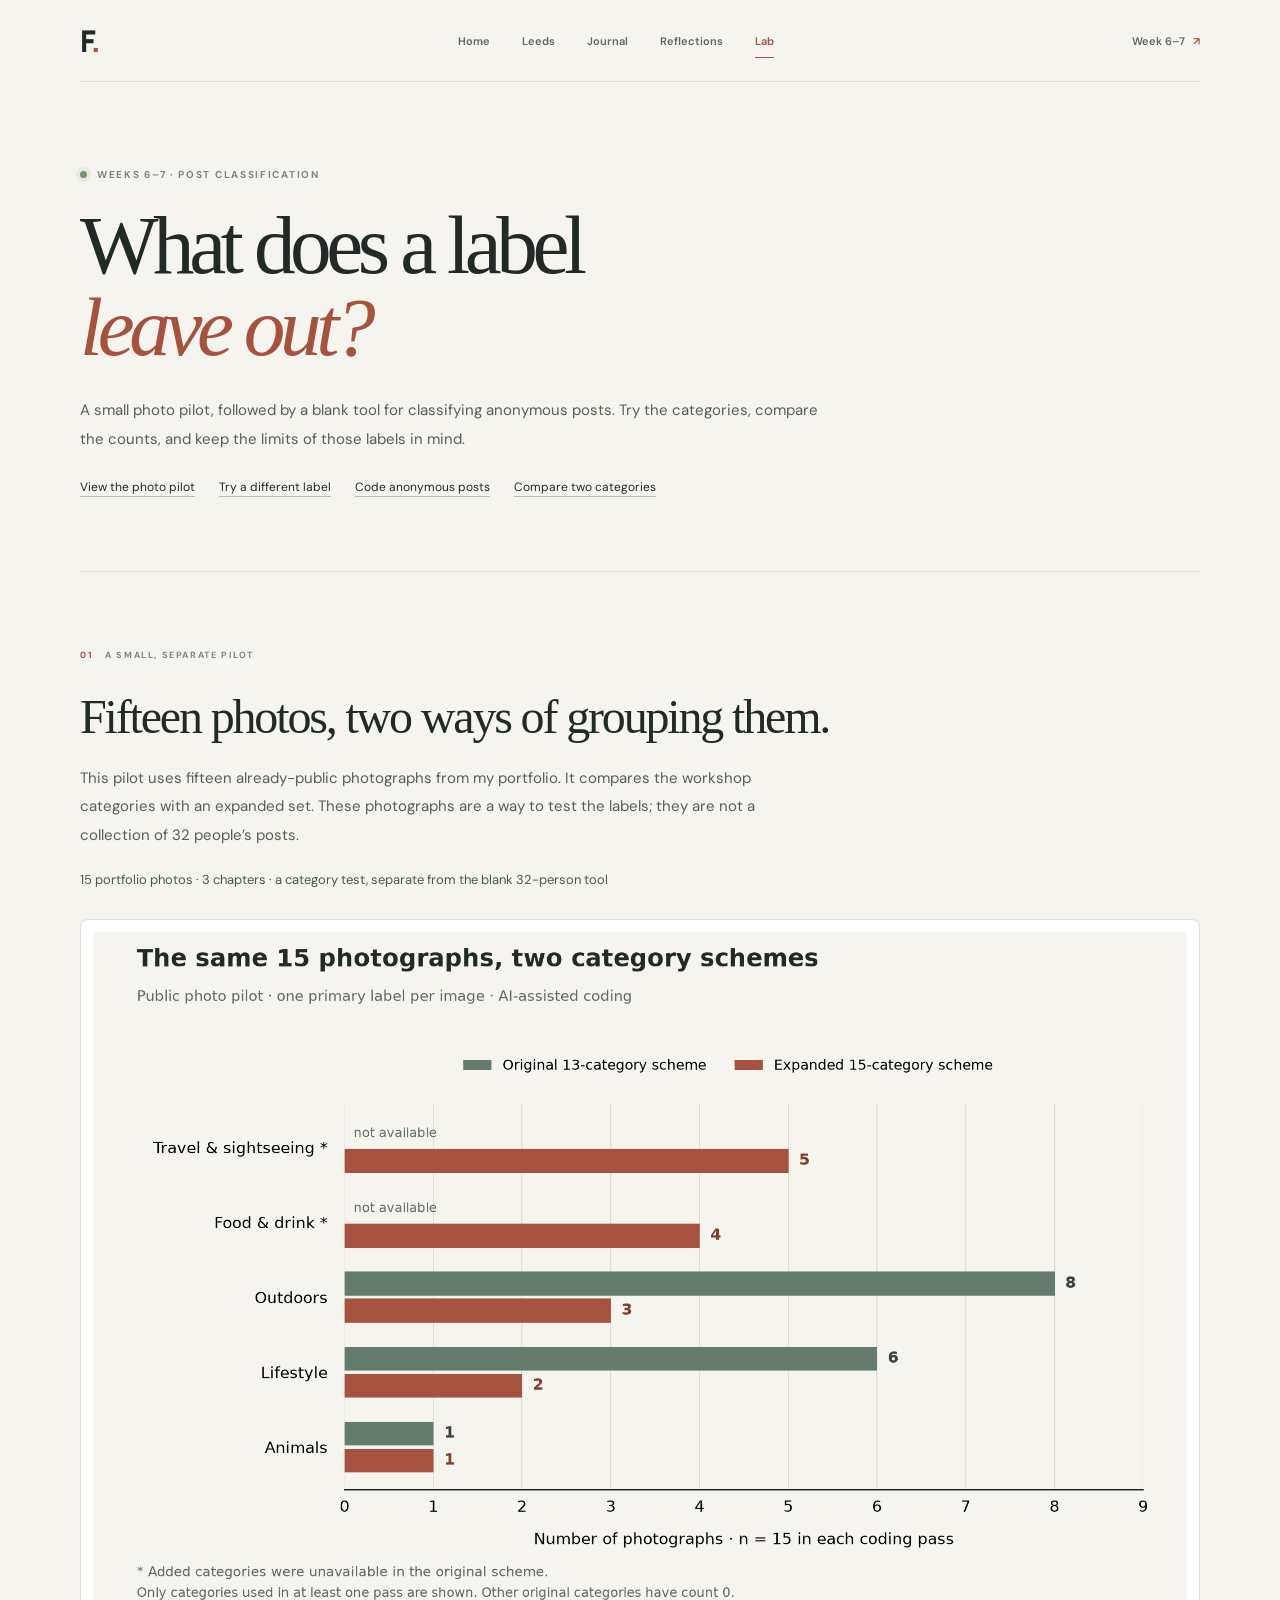
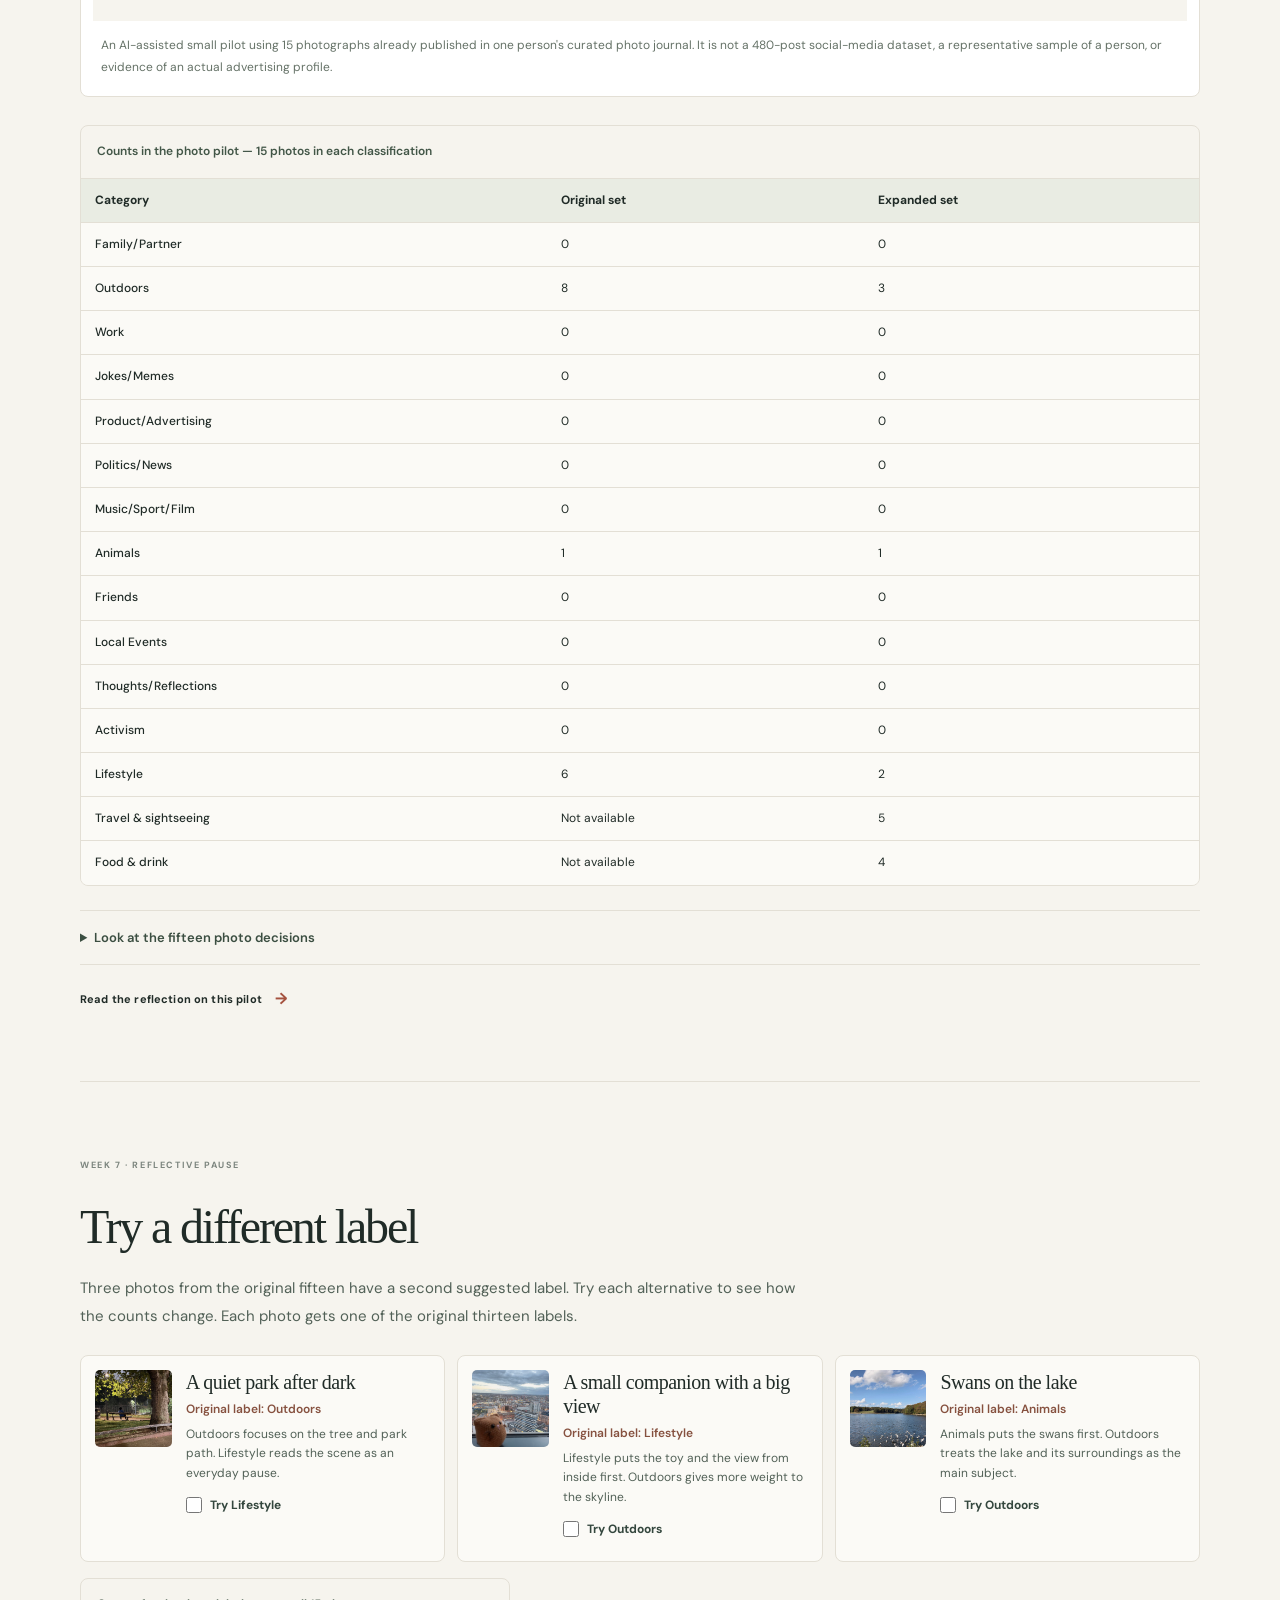
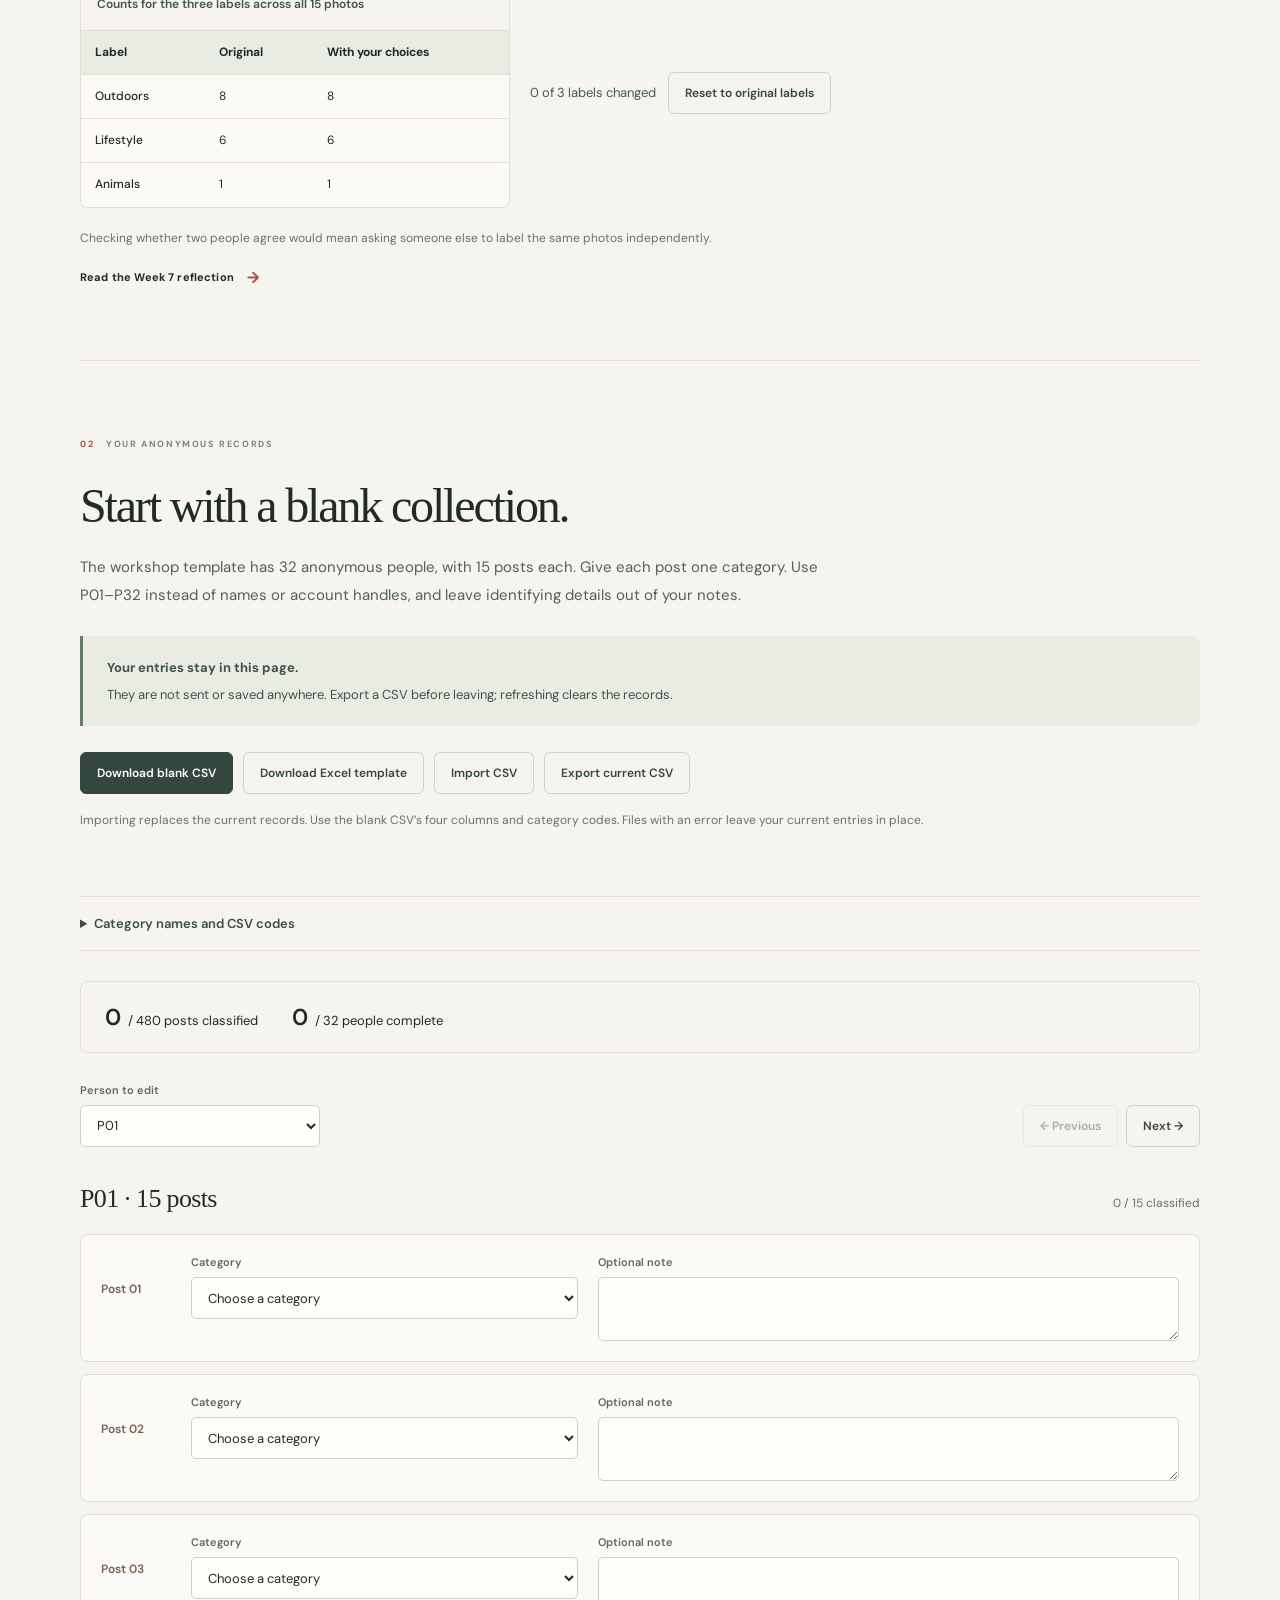
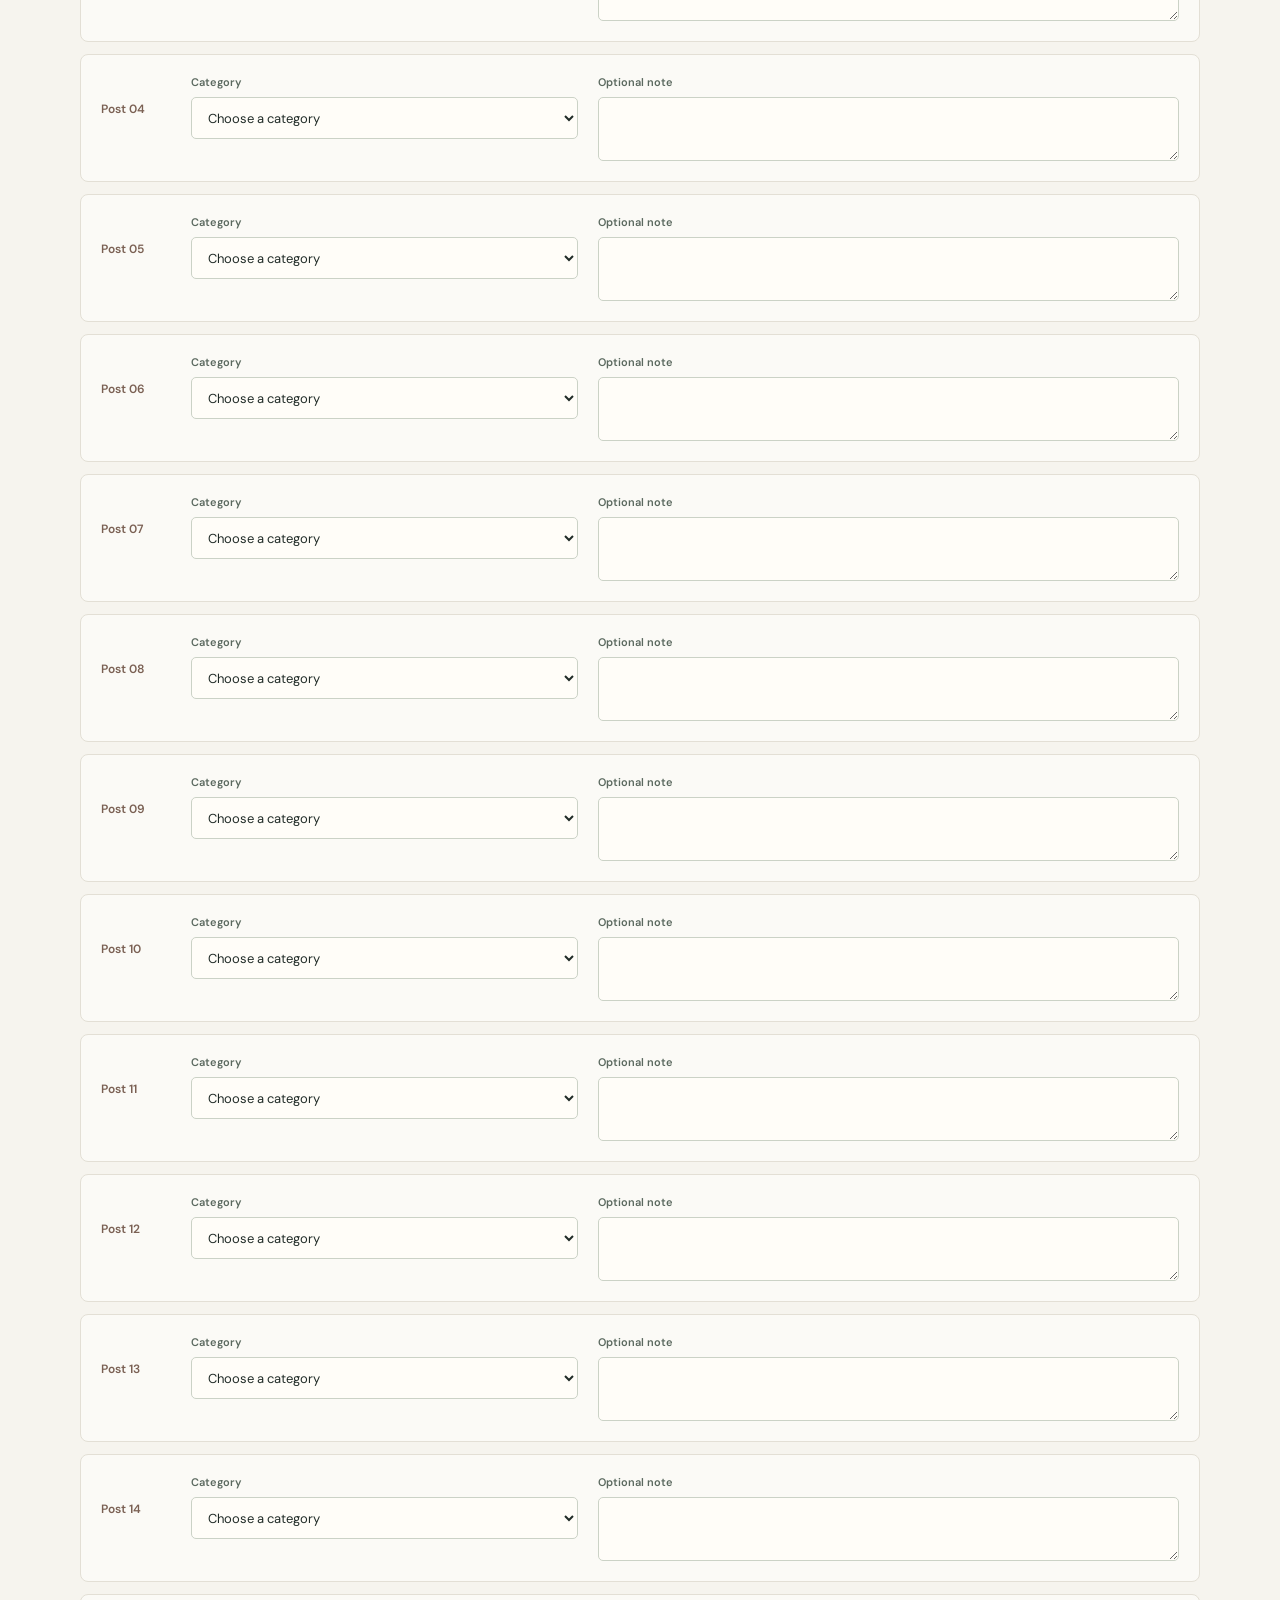
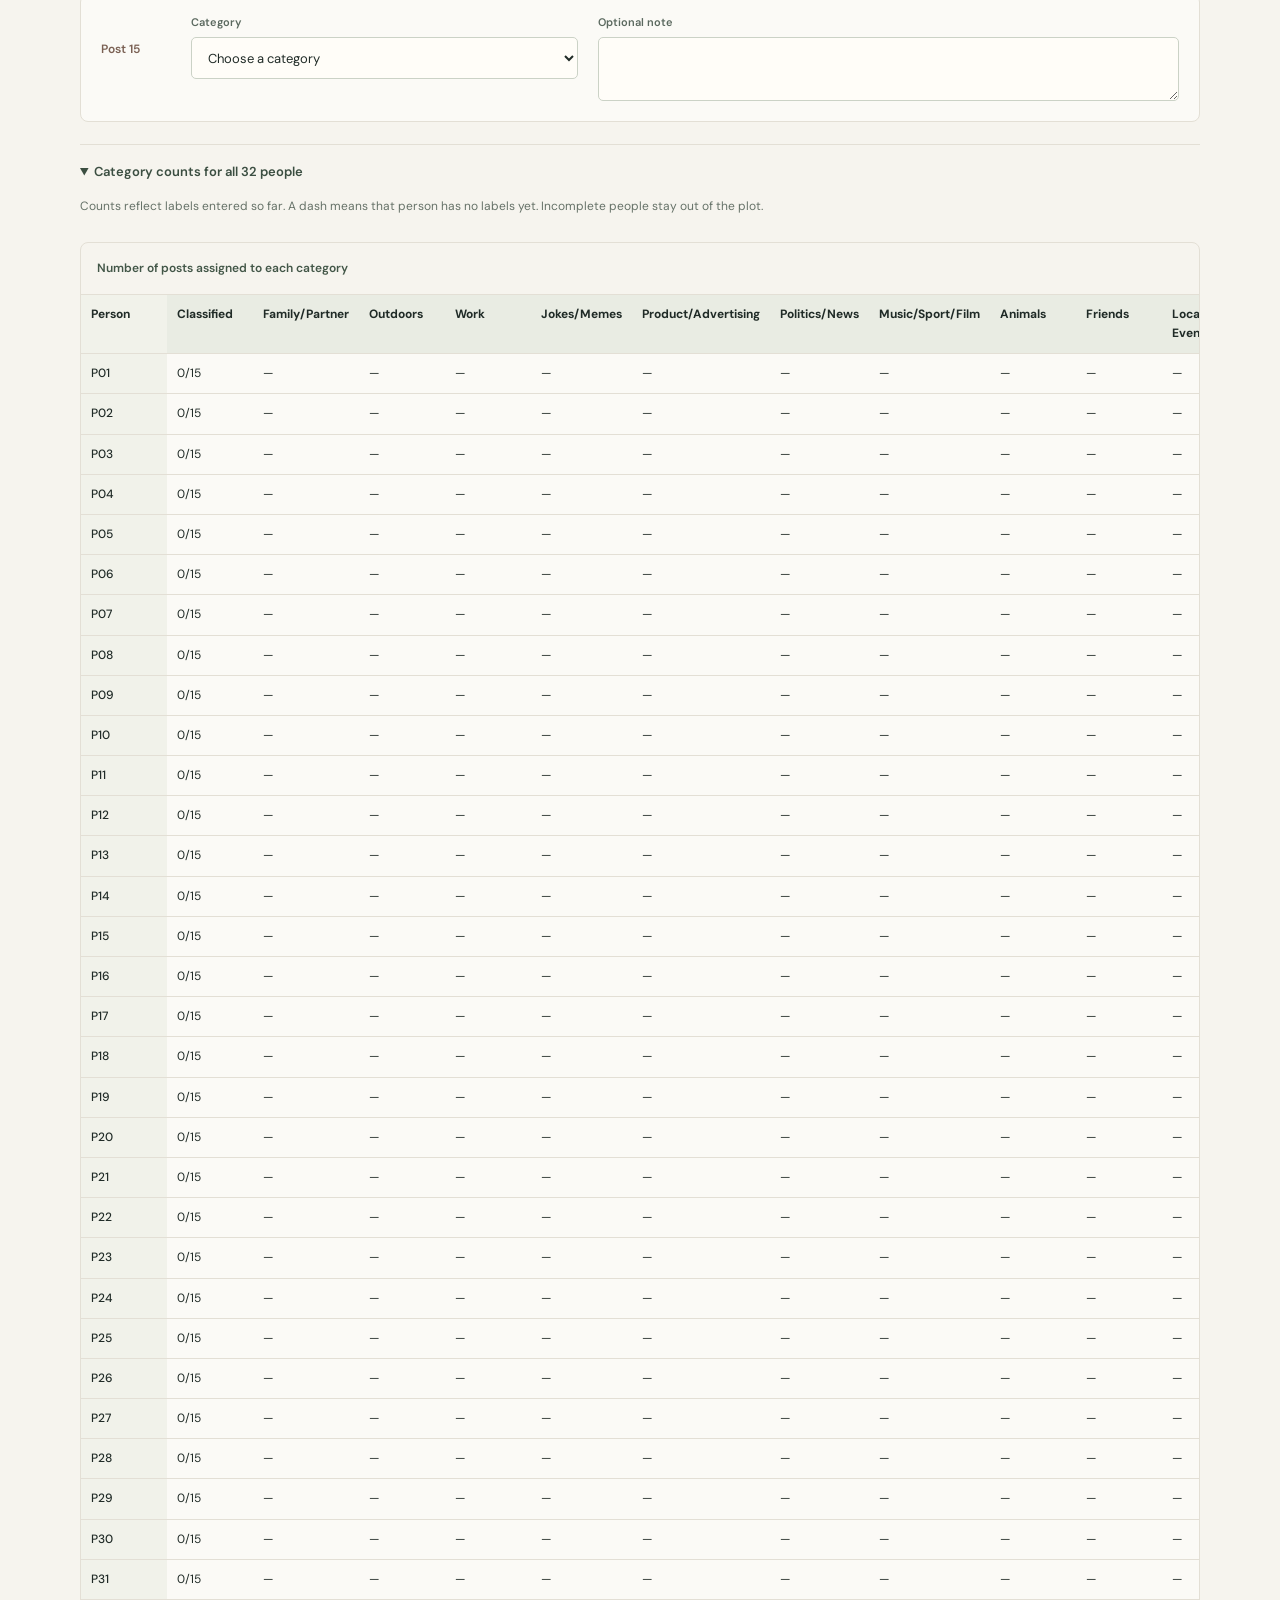
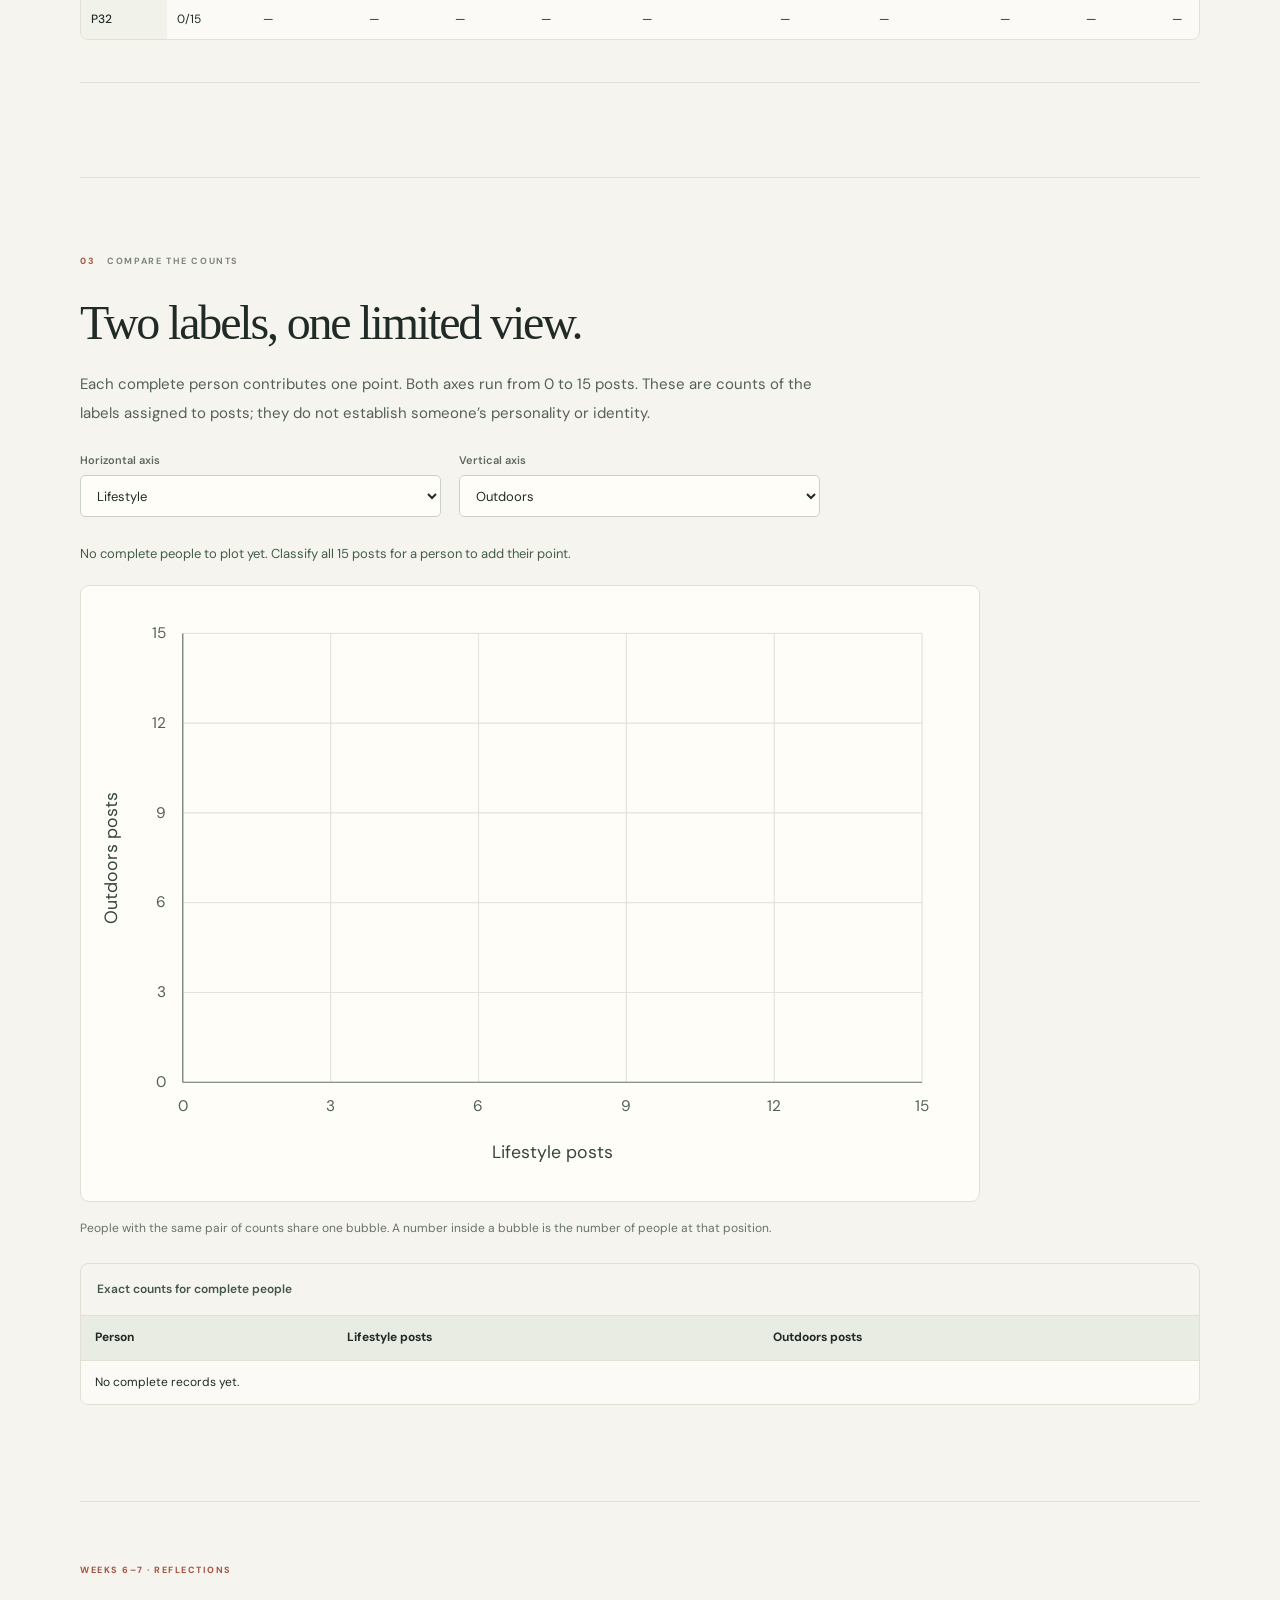
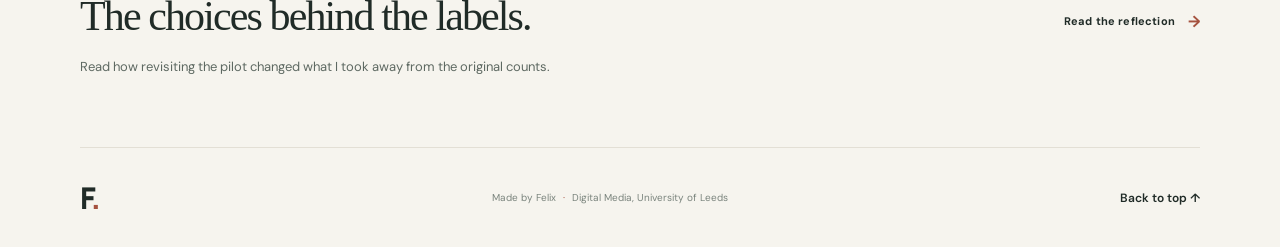
==== commit 92b92c9c: "Add Week 7 reflection and interactive photo label review" ====
--- a/Felix website/identity-lab.html
+++ b/Felix website/identity-lab.html
@@ -3,7 +3,7 @@
 <head>
   <meta charset="utf-8">
   <meta name="viewport" content="width=device-width, initial-scale=1">
-  <meta name="description" content="A small classification lab for the Week 6 workshop: a public-photo pilot and a separate, blank anonymous-post coding tool.">
+  <meta name="description" content="A public-photo classification pilot, a Week 7 label review, and a separate anonymous-post coding tool.">
   <title>Post Classification Lab — Felix</title>
   <link rel="preconnect" href="https://fonts.googleapis.com">
   <link rel="preconnect" href="https://fonts.gstatic.com" crossorigin>
@@ -23,14 +23,14 @@
       <a href="reflection.html">Reflections</a>
       <a href="identity-lab.html" aria-current="page">Lab</a>
     </nav>
-    <a class="header-note" href="reflection.html#week-6">Week 6 <span>↗</span></a>
+    <a class="header-note" href="reflection.html#week-7">Week 6–7 <span>↗</span></a>
   </header>
   <main id="main">
     <section class="lab-hero lab-wrap" aria-labelledby="lab-title">
-      <p class="eyebrow"><span class="eyebrow-dot"></span> WEEK 6 · POST CLASSIFICATION</p>
+      <p class="eyebrow"><span class="eyebrow-dot"></span> WEEKS 6–7 · POST CLASSIFICATION</p>
       <h1 id="lab-title">What does a label<br><span>leave out?</span></h1>
       <p class="lab-lead">A small photo pilot, followed by a blank tool for classifying anonymous posts. Try the categories, compare the counts, and keep the limits of those labels in mind.</p>
-      <nav class="lab-shortcuts" aria-label="On this page"><a href="#pilot">View the photo pilot</a><a href="#records">Code anonymous posts</a><a href="#comparison">Compare two categories</a></nav>
+      <nav class="lab-shortcuts" aria-label="On this page"><a href="#pilot">View the photo pilot</a><a href="#label-review">Try a different label</a><a href="#records">Code anonymous posts</a><a href="#comparison">Compare two categories</a></nav>
     </section>
 
     <section class="lab-section lab-wrap" id="pilot" aria-labelledby="pilot-title">
@@ -44,6 +44,31 @@
         <details class="lab-details"><summary>Look at the fifteen photo decisions</summary><div class="lab-pilot-grid" id="pilot-cards"></div></details>
       </div>
       <a class="text-link" href="reflection.html#week-6">Read the reflection on this pilot <span aria-hidden="true">→</span></a>
+    </section>
+
+    <section class="lab-section lab-wrap" id="label-review" aria-labelledby="label-review-title">
+      <p class="section-label">WEEK 7 · REFLECTIVE PAUSE</p>
+      <h2 id="label-review-title">Try a different label</h2>
+      <p class="lab-copy">Three photos from the original fifteen have a second suggested label. Try each alternative to see how the counts change. Each photo gets one of the original thirteen labels.</p>
+      <p class="lab-status" id="label-review-status" role="status" hidden>The label review needs the photo pilot. You can still read about all three choices in the Week 7 reflection.</p>
+      <div id="label-review-content" hidden>
+        <div class="lab-review-cards" id="label-review-cards"></div>
+        <div class="lab-review-results">
+          <div class="lab-table-scroll lab-review-table">
+            <table>
+              <caption>Counts for the three labels across all 15 photos</caption>
+              <thead><tr><th scope="col">Label</th><th scope="col">Original</th><th scope="col">With your choices</th></tr></thead>
+              <tbody id="label-review-counts"></tbody>
+            </table>
+          </div>
+          <div class="lab-review-actions">
+            <p id="label-review-progress" role="status"></p>
+            <button type="button" class="lab-secondary" id="label-review-reset">Reset to original labels</button>
+          </div>
+        </div>
+      </div>
+      <p class="lab-small">Checking whether two people agree would mean asking someone else to label the same photos independently.</p>
+      <a class="text-link" href="reflection.html#week-7">Read the Week 7 reflection <span aria-hidden="true">→</span></a>
     </section>
 
     <section class="lab-section lab-wrap" id="records" aria-labelledby="records-title">
@@ -81,7 +106,7 @@
       <p class="lab-small">People with the same pair of counts share one bubble. A number inside a bubble is the number of people at that position.</p>
       <div class="lab-table-scroll" tabindex="0" aria-label="Exact scatter plot coordinates"><table id="plot-table"><caption>Exact counts for complete people</caption><thead></thead><tbody></tbody></table></div>
     </section>
-    <aside class="page-next section-block"><div><p class="next-kicker">BACK TO THE WORKSHOP</p><h2>The choices behind the labels.</h2><p>Read how the pilot connects to the Week 6 questions about classification and identity.</p></div><a class="text-link" href="reflection.html#week-6">Read the reflection <span aria-hidden="true">→</span></a></aside>
+    <aside class="page-next section-block"><div><p class="next-kicker">WEEKS 6–7 · REFLECTIONS</p><h2>The choices behind the labels.</h2><p>Read how revisiting the pilot changed what I took away from the original counts.</p></div><a class="text-link" href="reflection.html#week-7">Read the reflection <span aria-hidden="true">→</span></a></aside>
     <noscript><p class="lab-wrap lab-notice">JavaScript is needed to use this local coding tool. You can still read the workshop reflection and download the Excel template.</p></noscript>
   </main>
   <footer class="site-footer"><a class="wordmark" href="index.html" aria-label="Back to home">F<span>.</span></a><p>Made by Felix <span>·</span> Digital Media, University of Leeds</p><a class="back-to-top" href="#main">Back to top ↑</a></footer>
--- a/Felix website/identity-lab.css
+++ b/Felix website/identity-lab.css
@@ -58,6 +58,18 @@
 .identity-lab .lab-pilot-card h3 { font-size: 22px; }
 .identity-lab .lab-pilot-card p { color: #58675b; font-size: 12px; line-height: 1.75; }
 .identity-lab .lab-pilot-card .lab-pilot-labels { color: #8e4e39; font-size: 11px; }
+.identity-lab .lab-review-cards { display: grid; grid-template-columns: repeat(3, minmax(0, 1fr)); gap: 12px; margin: 24px 0 16px; }
+.identity-lab .lab-review-card { display: flex; align-items: start; gap: 14px; min-width: 0; padding: 14px; border: 1px solid var(--line); border-radius: 8px; background: #fbfaf6; }
+.identity-lab .lab-review-card img { display: block; flex: 0 0 auto; width: clamp(60px, 6vw, 86px); aspect-ratio: 1; border-radius: 5px; object-fit: cover; }
+.identity-lab .lab-review-card h3 { font-size: 20px; }
+.identity-lab .lab-review-original, .identity-lab .lab-review-reason { margin: 6px 0 0; color: #526157; font-size: 12px; line-height: 1.6; }
+.identity-lab .lab-review-original { color: #86513f; font-weight: 600; }
+.identity-lab .lab-review-choice { display: flex; align-items: center; gap: 8px; width: fit-content; min-height: 36px; margin-top: 4px; color: #34473e; font-size: 12px; font-weight: 700; cursor: pointer; }
+.identity-lab .lab-review-choice input { width: 16px; height: 16px; margin: 0; accent-color: #34473e; }
+.identity-lab .lab-review-results { display: flex; flex-wrap: wrap; align-items: center; gap: 12px 20px; margin-bottom: 20px; }
+.identity-lab .lab-review-table { flex: 1 1 320px; max-width: 430px; margin: 0; }
+.identity-lab .lab-review-actions { display: flex; flex-wrap: wrap; align-items: center; gap: 12px; }
+.identity-lab #label-review-progress { margin: 0; color: #435d47; font-size: 13px; }
 @media (max-width: 760px) {
   .identity-lab .lab-wrap { width: calc(100% - 40px); }
   .identity-lab .lab-hero { padding-top: 64px; padding-bottom: 56px; }
@@ -65,6 +77,7 @@
   .identity-lab .lab-post-row { grid-template-columns: 1fr 1fr; gap: 16px; padding: 18px; }
   .identity-lab .lab-post-number { grid-column: 1 / -1; padding-top: 0; }
   .identity-lab .lab-pilot-grid { grid-template-columns: 1fr 1fr; }
+  .identity-lab .lab-review-cards { grid-template-columns: 1fr; }
   .identity-lab .lab-category-key { grid-template-columns: 1fr; }
 }
 @media (max-width: 480px) {
